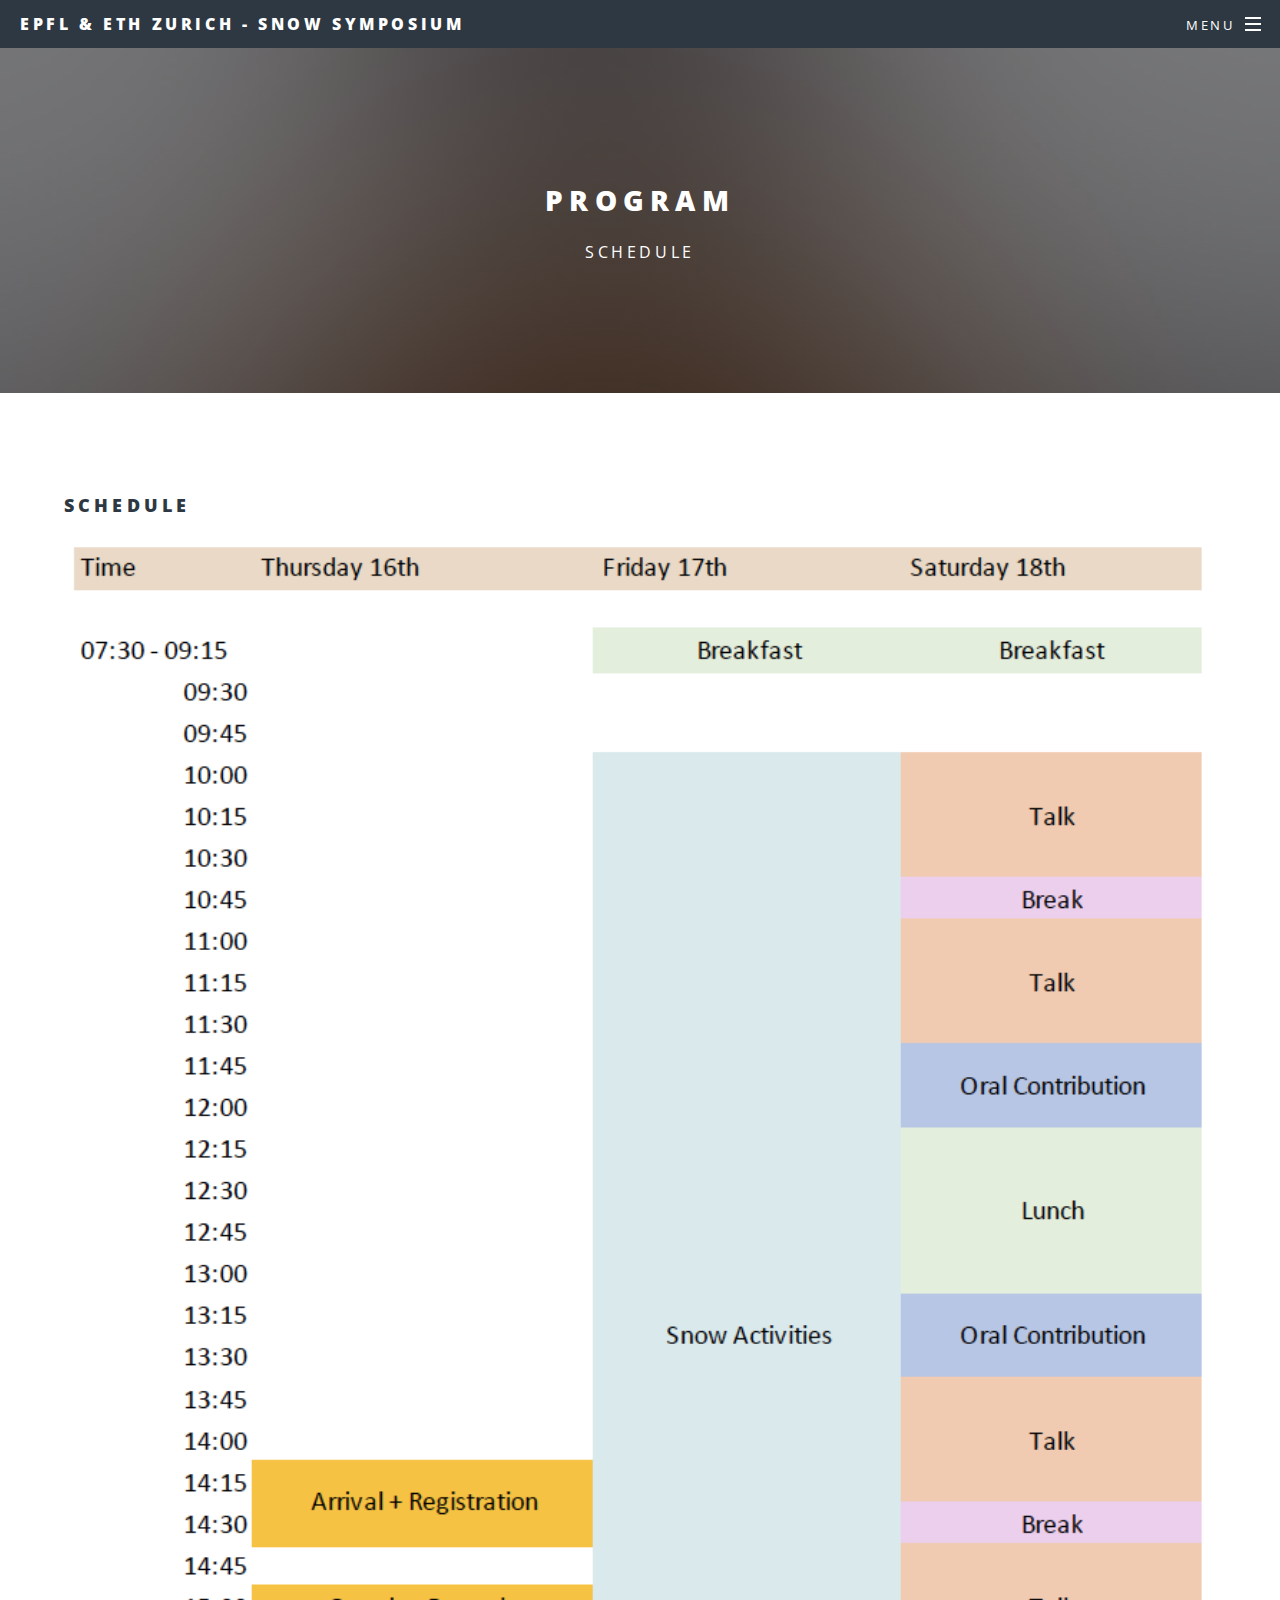
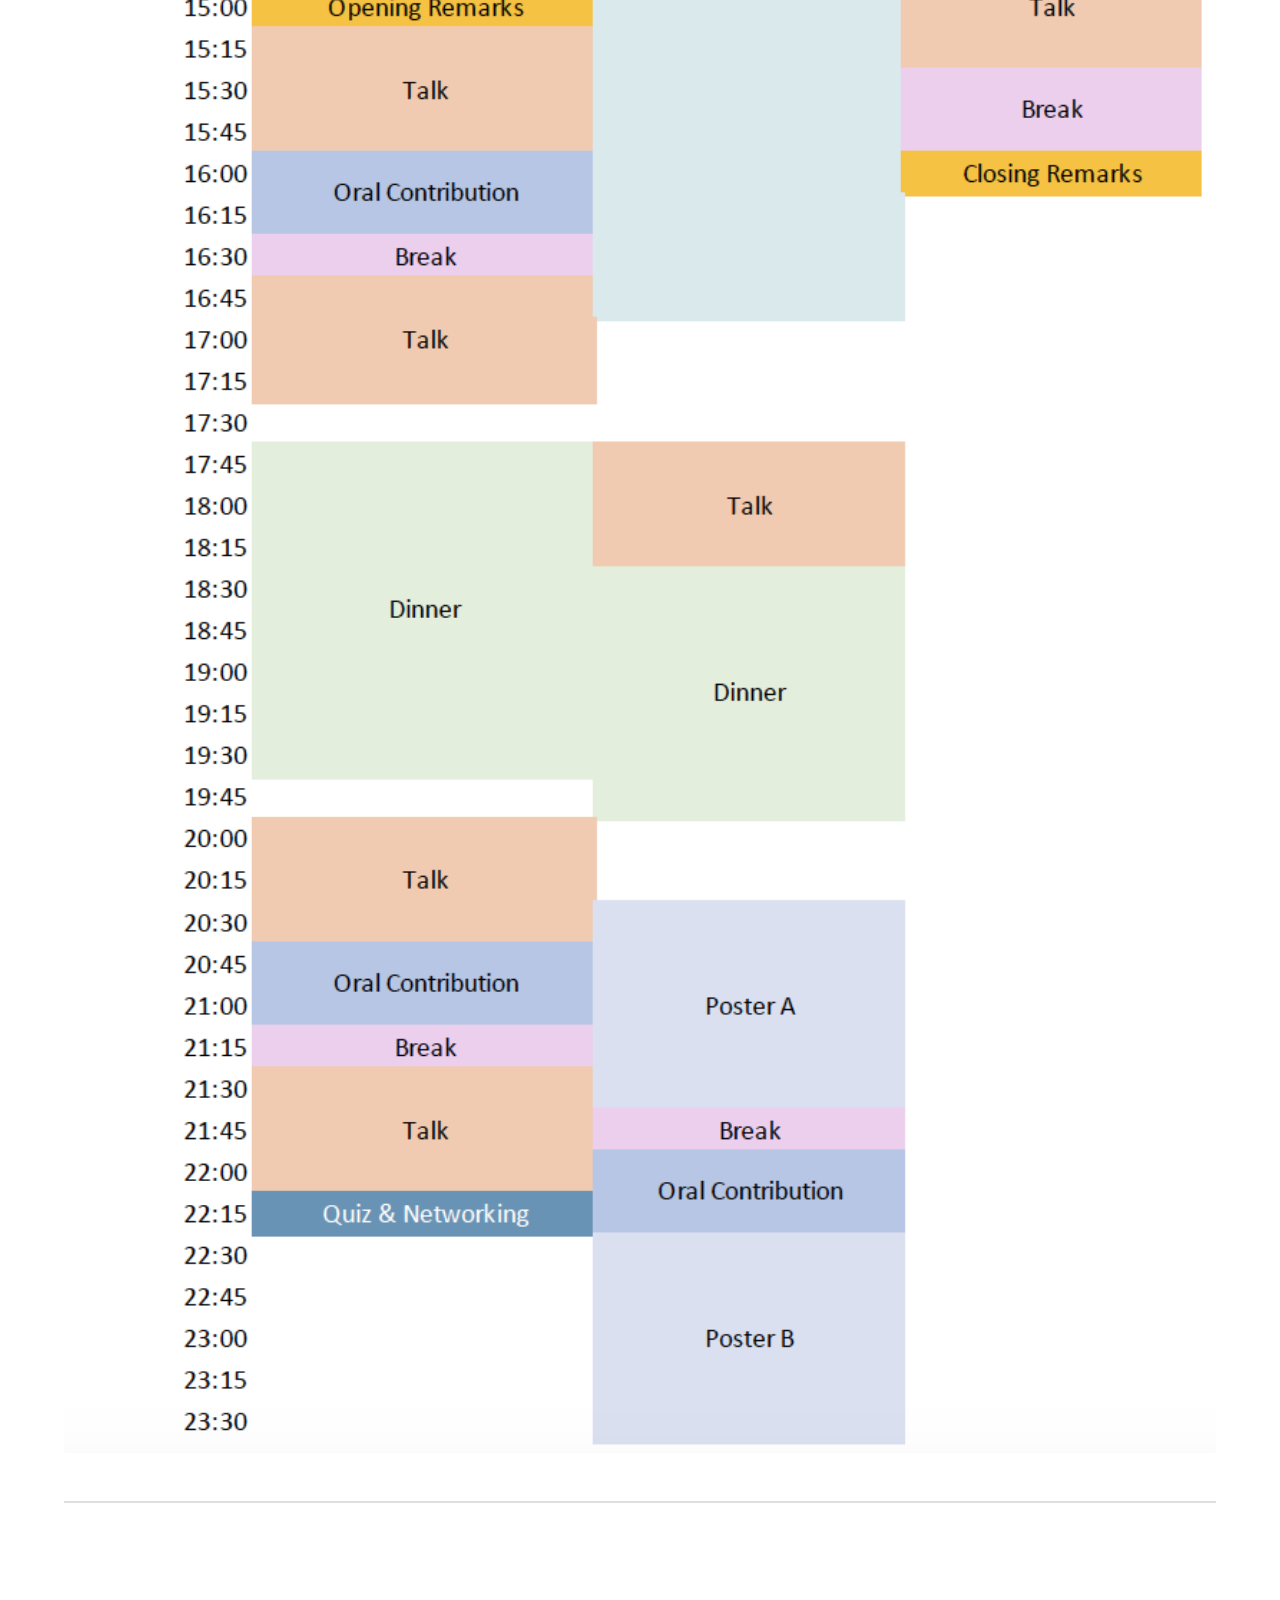
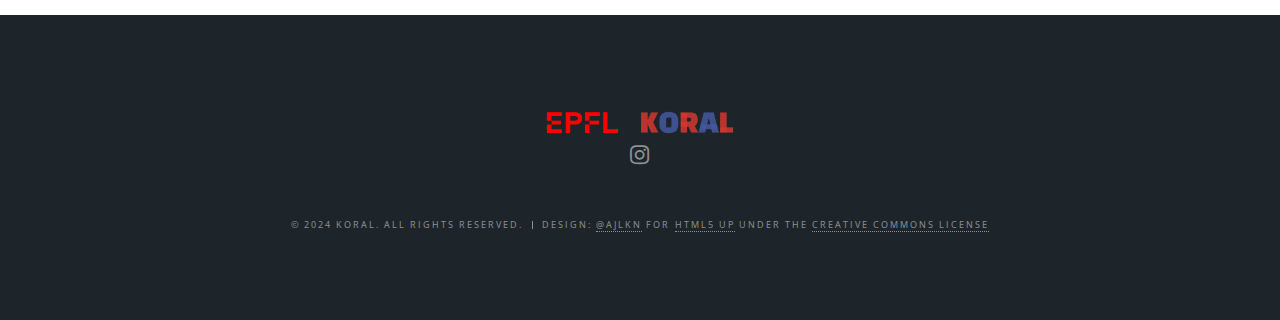
==== program.html @ 03442fb2 "upload" ====
<!DOCTYPE HTML>
<!--
	Spectral by HTML5 UP
	html5up.net | @ajlkn
	Free for personal and commercial use under the CCA 3.0 license (html5up.net/license)
-->
<html>
	<head>
		<title>EPFL & ETH Zurich - Snow Symposium</title>
		<meta charset="utf-8" />
		<meta name="viewport" content="width=device-width, initial-scale=1, user-scalable=no" />
		<link rel="stylesheet" href="assets/css/main.css" />
		<noscript><link rel="stylesheet" href="assets/css/noscript.css" /></noscript>
		<link rel="icon" href="images/favicon.ico">
	</head>
	<body class="is-preload">

		<!-- Page Wrapper -->
			<div id="page-wrapper">

				<!-- Header -->
					<header id="header">
						<h1><a href="index.html">EPFL & ETH Zurich - Snow Symposium</a></h1>
						<nav id="nav">
							<ul>
								<li class="special">
									<a href="#menu" class="menuToggle"><span>Menu</span></a>
									<div id="menu">
										<ul>
											<li><a href="index.html">Home</a></li>
											<li><a href="program.html">Program</a></li>
											<li><a href="#">Registration</a></li>
										</ul>
									</div>
								</li>
							</ul>
						</nav>
					</header>

				<!-- Main -->
					<article id="main">
						<header>
							<h2>Program</h2>
							<p>Schedule</p>
						</header>
						<section class="wrapper style5">
							<div class="inner">
								<h3>Schedule</h3>
									<div class="box alt">
										<div class="row gtr-50 gtr-uniform">
											<div class="col-12"><span class="image fit"><img src="images/schedule.png" alt="" /></span></div>
										</div>
									</div>
								<hr />
							</div>
						</section>
					</article>

				<!-- Footer -->
					<footer id="footer">
						<img src="images/EPFL_Logo.png" height="23", alt=""/> &nbsp;&nbsp;
						<img src="images/KORAL_Logo.png" height="23", alt=""/>
						<ul class="icons">
						    <li><a href=https://www.instagram.com/koral_epfl/ target="_blank" class="icon brands fa-instagram"><span class="label">Instagram</span></a></li>
						</ul>
						<ul class="copyright">
							<li>&copy; 2024 KORAL. All rights reserved.</li><li>Design: <a href="https://twitter.com/ajlkn" target="_blank">@ajlkn</a> for <a href="http://html5up.net" target="_blank">HTML5 UP</a> under the <a href="https://html5up.net/license" target="_blank">Creative Commons license</a></li>
						</ul>
					</footer>

			</div>

		<!-- Scripts -->
			<script src="assets/js/jquery.min.js"></script>
			<script src="assets/js/jquery.scrollex.min.js"></script>
			<script src="assets/js/jquery.scrolly.min.js"></script>
			<script src="assets/js/browser.min.js"></script>
			<script src="assets/js/breakpoints.min.js"></script>
			<script src="assets/js/util.js"></script>
			<script src="assets/js/main.js"></script>

	</body>
</html>
---- assets/css/main.css ----
@import url(fontawesome-all.min.css);
@import url("https://fonts.googleapis.com/css?family=Open+Sans:400,400italic,600,600italic,800,800italic");

/*
	Spectral by HTML5 UP
	html5up.net | @ajlkn
	Free for personal and commercial use under the CCA 3.0 license (html5up.net/license)
*/

html, body, div, span, applet, object,
iframe, h1, h2, h3, h4, h5, h6, p, blockquote,
pre, a, abbr, acronym, address, big, cite,
code, del, dfn, em, img, ins, kbd, q, s, samp,
small, strike, strong, sub, sup, tt, var, b,
u, i, center, dl, dt, dd, ol, ul, li, fieldset,
form, label, legend, table, caption, tbody,
tfoot, thead, tr, th, td, article, aside,
canvas, details, embed, figure, figcaption,
footer, header, hgroup, menu, nav, output, ruby,
section, summary, time, mark, audio, video {
	margin: 0;
	padding: 0;
	border: 0;
	font-size: 100%;
	font: inherit;
	vertical-align: baseline;}

article, aside, details, figcaption, figure,
footer, header, hgroup, menu, nav, section {
	display: block;}

body {
	line-height: 1;
}

ol, ul {
	list-style: none;
}

blockquote, q {
	quotes: none;
}

	blockquote:before, blockquote:after, q:before, q:after {
		content: '';
		content: none;
	}

table {
	border-collapse: collapse;
	border-spacing: 0;
}

body {
	-webkit-text-size-adjust: none;
}

mark {
	background-color: transparent;
	color: inherit;
}

input::-moz-focus-inner {
	border: 0;
	padding: 0;
}

input, select, textarea {
	-moz-appearance: none;
	-webkit-appearance: none;
	-ms-appearance: none;
	appearance: none;
}

/* Basic */

	@-ms-viewport {
		width: device-width;
	}

	html {
		box-sizing: border-box;
	}

	*, *:before, *:after {
		box-sizing: inherit;
	}

	body {
		background: #2e3842;
	}

		body.is-preload *, body.is-preload *:before, body.is-preload *:after {
			-moz-animation: none !important;
			-webkit-animation: none !important;
			-ms-animation: none !important;
			animation: none !important;
			-moz-transition: none !important;
			-webkit-transition: none !important;
			-ms-transition: none !important;
			transition: none !important;
		}

	body, input, select, textarea {
		color: #fff;
		font-family: "Open Sans", Helvetica, sans-serif;
		font-size: 15pt;
		font-weight: 400;
		letter-spacing: 0.075em;
		line-height: 1.65em;
	}

		@media screen and (max-width: 1680px) {

			body, input, select, textarea {
				font-size: 13pt;
			}

		}

		@media screen and (max-width: 1280px) {

			body, input, select, textarea {
				font-size: 12pt;
			}

		}

		@media screen and (max-width: 736px) {

			body, input, select, textarea {
				font-size: 11pt;
				letter-spacing: 0.0375em;
			}

		}

	a {
		-moz-transition: color 0.2s ease, border-bottom-color 0.2s ease;
		-webkit-transition: color 0.2s ease, border-bottom-color 0.2s ease;
		-ms-transition: color 0.2s ease, border-bottom-color 0.2s ease;
		transition: color 0.2s ease, border-bottom-color 0.2s ease;
		border-bottom: dotted 1px;
		color: inherit;
		text-decoration: none;
	}

		a:hover {
			border-bottom-color: transparent;
		}

	strong, b {
		color: #fff;
		font-weight: 600;
	}

	em, i {
		font-style: italic;
	}

	p {
		margin: 0 0 2em 0;
	}

	h1, h2, h3, h4, h5, h6 {
		color: #fff;
		font-weight: 800;
		letter-spacing: 0.225em;
		line-height: 1em;
		margin: 0 0 1em 0;
		text-transform: uppercase;
	}

		h1 a, h2 a, h3 a, h4 a, h5 a, h6 a {
			color: inherit;
			text-decoration: none;
		}

	h2 {
		font-size: 1.35em;
		line-height: 1.75em;
	}

		@media screen and (max-width: 736px) {

			h2 {
				font-size: 1.1em;
				line-height: 1.65em;
			}

		}

	h3 {
		font-size: 1.15em;
		line-height: 1.75em;
	}

		@media screen and (max-width: 736px) {

			h3 {
				font-size: 1em;
				line-height: 1.65em;
			}

		}

	h4 {
		font-size: 1em;
		line-height: 1.5em;
	}

	h5 {
		font-size: 0.8em;
		line-height: 1.5em;
	}

	h6 {
		font-size: 0.7em;
		line-height: 1.5em;
	}

	sub {
		font-size: 0.8em;
		position: relative;
		top: 0.5em;
	}

	sup {
		font-size: 0.8em;
		position: relative;
		top: -0.5em;
	}

	hr {
		border: 0;
		border-bottom: solid 2px #fff;
		margin: 3em 0;
	}

		hr.major {
			margin: 4.5em 0;
		}

	blockquote {
		border-left: solid 4px #fff;
		font-style: italic;
		margin: 0 0 2em 0;
		padding: 0.5em 0 0.5em 2em;
	}

	code {
		background: rgba(144, 144, 144, 0.25);
		border-radius: 3px;
		font-family: "Courier New", monospace;
		font-size: 0.9em;
		letter-spacing: 0;
		margin: 0 0.25em;
		padding: 0.25em 0.65em;
	}

	pre {
		-webkit-overflow-scrolling: touch;
		font-family: "Courier New", monospace;
		font-size: 0.9em;
		margin: 0 0 2em 0;
	}

		pre code {
			display: block;
			line-height: 1.75em;
			padding: 1em 1.5em;
			overflow-x: auto;
		}

	.align-left {
		text-align: left;
	}

	.align-center {
		text-align: center;
	}

	.align-right {
		text-align: right;
	}

/* Row */

	.row {
		display: flex;
		flex-wrap: wrap;
		box-sizing: border-box;
		align-items: stretch;
	}

		.row > * {
			box-sizing: border-box;
		}

		.row.gtr-uniform > * > :last-child {
			margin-bottom: 0;
		}

		.row.aln-left {
			justify-content: flex-start;
		}

		.row.aln-center {
			justify-content: center;
		}

		.row.aln-right {
			justify-content: flex-end;
		}

		.row.aln-top {
			align-items: flex-start;
		}

		.row.aln-middle {
			align-items: center;
		}

		.row.aln-bottom {
			align-items: flex-end;
		}

		.row > .imp {
			order: -1;
		}

		.row > .col-1 {
			width: 8.33333%;
		}

		.row > .off-1 {
			margin-left: 8.33333%;
		}

		.row > .col-2 {
			width: 16.66667%;
		}

		.row > .off-2 {
			margin-left: 16.66667%;
		}

		.row > .col-3 {
			width: 25%;
		}

		.row > .off-3 {
			margin-left: 25%;
		}

		.row > .col-4 {
			width: 33.33333%;
		}

		.row > .off-4 {
			margin-left: 33.33333%;
		}

		.row > .col-5 {
			width: 41.66667%;
		}

		.row > .off-5 {
			margin-left: 41.66667%;
		}

		.row > .col-6 {
			width: 50%;
		}

		.row > .off-6 {
			margin-left: 50%;
		}

		.row > .col-7 {
			width: 58.33333%;
		}

		.row > .off-7 {
			margin-left: 58.33333%;
		}

		.row > .col-8 {
			width: 66.66667%;
		}

		.row > .off-8 {
			margin-left: 66.66667%;
		}

		.row > .col-9 {
			width: 75%;
		}

		.row > .off-9 {
			margin-left: 75%;
		}

		.row > .col-10 {
			width: 83.33333%;
		}

		.row > .off-10 {
			margin-left: 83.33333%;
		}

		.row > .col-11 {
			width: 91.66667%;
		}

		.row > .off-11 {
			margin-left: 91.66667%;
		}

		.row > .col-12 {
			width: 100%;
		}

		.row > .off-12 {
			margin-left: 100%;
		}

		.row.gtr-0 {
			margin-top: 0;
			margin-left: 0em;
		}

			.row.gtr-0 > * {
				padding: 0 0 0 0em;
			}

			.row.gtr-0.gtr-uniform {
				margin-top: 0em;
			}

				.row.gtr-0.gtr-uniform > * {
					padding-top: 0em;
				}

		.row.gtr-25 {
			margin-top: 0;
			margin-left: -0.375em;
		}

			.row.gtr-25 > * {
				padding: 0 0 0 0.375em;
			}

			.row.gtr-25.gtr-uniform {
				margin-top: -0.375em;
			}

				.row.gtr-25.gtr-uniform > * {
					padding-top: 0.375em;
				}

		.row.gtr-50 {
			margin-top: 0;
			margin-left: -0.75em;
		}

			.row.gtr-50 > * {
				padding: 0 0 0 0.75em;
			}

			.row.gtr-50.gtr-uniform {
				margin-top: -0.75em;
			}

				.row.gtr-50.gtr-uniform > * {
					padding-top: 0.75em;
				}

		.row {
			margin-top: 0;
			margin-left: -1.5em;
		}

			.row > * {
				padding: 0 0 0 1.5em;
			}

			.row.gtr-uniform {
				margin-top: -1.5em;
			}

				.row.gtr-uniform > * {
					padding-top: 1.5em;
				}

		.row.gtr-150 {
			margin-top: 0;
			margin-left: -2.25em;
		}

			.row.gtr-150 > * {
				padding: 0 0 0 2.25em;
			}

			.row.gtr-150.gtr-uniform {
				margin-top: -2.25em;
			}

				.row.gtr-150.gtr-uniform > * {
					padding-top: 2.25em;
				}

		.row.gtr-200 {
			margin-top: 0;
			margin-left: -3em;
		}

			.row.gtr-200 > * {
				padding: 0 0 0 3em;
			}

			.row.gtr-200.gtr-uniform {
				margin-top: -3em;
			}

				.row.gtr-200.gtr-uniform > * {
					padding-top: 3em;
				}

		@media screen and (max-width: 1680px) {

			.row {
				display: flex;
				flex-wrap: wrap;
				box-sizing: border-box;
				align-items: stretch;
			}

				.row > * {
					box-sizing: border-box;
				}

				.row.gtr-uniform > * > :last-child {
					margin-bottom: 0;
				}

				.row.aln-left {
					justify-content: flex-start;
				}

				.row.aln-center {
					justify-content: center;
				}

				.row.aln-right {
					justify-content: flex-end;
				}

				.row.aln-top {
					align-items: flex-start;
				}

				.row.aln-middle {
					align-items: center;
				}

				.row.aln-bottom {
					align-items: flex-end;
				}

				.row > .imp-xlarge {
					order: -1;
				}

				.row > .col-1-xlarge {
					width: 8.33333%;
				}

				.row > .off-1-xlarge {
					margin-left: 8.33333%;
				}

				.row > .col-2-xlarge {
					width: 16.66667%;
				}

				.row > .off-2-xlarge {
					margin-left: 16.66667%;
				}

				.row > .col-3-xlarge {
					width: 25%;
				}

				.row > .off-3-xlarge {
					margin-left: 25%;
				}

				.row > .col-4-xlarge {
					width: 33.33333%;
				}

				.row > .off-4-xlarge {
					margin-left: 33.33333%;
				}

				.row > .col-5-xlarge {
					width: 41.66667%;
				}

				.row > .off-5-xlarge {
					margin-left: 41.66667%;
				}

				.row > .col-6-xlarge {
					width: 50%;
				}

				.row > .off-6-xlarge {
					margin-left: 50%;
				}

				.row > .col-7-xlarge {
					width: 58.33333%;
				}

				.row > .off-7-xlarge {
					margin-left: 58.33333%;
				}

				.row > .col-8-xlarge {
					width: 66.66667%;
				}

				.row > .off-8-xlarge {
					margin-left: 66.66667%;
				}

				.row > .col-9-xlarge {
					width: 75%;
				}

				.row > .off-9-xlarge {
					margin-left: 75%;
				}

				.row > .col-10-xlarge {
					width: 83.33333%;
				}

				.row > .off-10-xlarge {
					margin-left: 83.33333%;
				}

				.row > .col-11-xlarge {
					width: 91.66667%;
				}

				.row > .off-11-xlarge {
					margin-left: 91.66667%;
				}

				.row > .col-12-xlarge {
					width: 100%;
				}

				.row > .off-12-xlarge {
					margin-left: 100%;
				}

				.row.gtr-0 {
					margin-top: 0;
					margin-left: 0em;
				}

					.row.gtr-0 > * {
						padding: 0 0 0 0em;
					}

					.row.gtr-0.gtr-uniform {
						margin-top: 0em;
					}

						.row.gtr-0.gtr-uniform > * {
							padding-top: 0em;
						}

				.row.gtr-25 {
					margin-top: 0;
					margin-left: -0.375em;
				}

					.row.gtr-25 > * {
						padding: 0 0 0 0.375em;
					}

					.row.gtr-25.gtr-uniform {
						margin-top: -0.375em;
					}

						.row.gtr-25.gtr-uniform > * {
							padding-top: 0.375em;
						}

				.row.gtr-50 {
					margin-top: 0;
					margin-left: -0.75em;
				}

					.row.gtr-50 > * {
						padding: 0 0 0 0.75em;
					}

					.row.gtr-50.gtr-uniform {
						margin-top: -0.75em;
					}

						.row.gtr-50.gtr-uniform > * {
							padding-top: 0.75em;
						}

				.row {
					margin-top: 0;
					margin-left: -1.5em;
				}

					.row > * {
						padding: 0 0 0 1.5em;
					}

					.row.gtr-uniform {
						margin-top: -1.5em;
					}

						.row.gtr-uniform > * {
							padding-top: 1.5em;
						}

				.row.gtr-150 {
					margin-top: 0;
					margin-left: -2.25em;
				}

					.row.gtr-150 > * {
						padding: 0 0 0 2.25em;
					}

					.row.gtr-150.gtr-uniform {
						margin-top: -2.25em;
					}

						.row.gtr-150.gtr-uniform > * {
							padding-top: 2.25em;
						}

				.row.gtr-200 {
					margin-top: 0;
					margin-left: -3em;
				}

					.row.gtr-200 > * {
						padding: 0 0 0 3em;
					}

					.row.gtr-200.gtr-uniform {
						margin-top: -3em;
					}

						.row.gtr-200.gtr-uniform > * {
							padding-top: 3em;
						}

		}

		@media screen and (max-width: 1280px) {

			.row {
				display: flex;
				flex-wrap: wrap;
				box-sizing: border-box;
				align-items: stretch;
			}

				.row > * {
					box-sizing: border-box;
				}

				.row.gtr-uniform > * > :last-child {
					margin-bottom: 0;
				}

				.row.aln-left {
					justify-content: flex-start;
				}

				.row.aln-center {
					justify-content: center;
				}

				.row.aln-right {
					justify-content: flex-end;
				}

				.row.aln-top {
					align-items: flex-start;
				}

				.row.aln-middle {
					align-items: center;
				}

				.row.aln-bottom {
					align-items: flex-end;
				}

				.row > .imp-large {
					order: -1;
				}

				.row > .col-1-large {
					width: 8.33333%;
				}

				.row > .off-1-large {
					margin-left: 8.33333%;
				}

				.row > .col-2-large {
					width: 16.66667%;
				}

				.row > .off-2-large {
					margin-left: 16.66667%;
				}

				.row > .col-3-large {
					width: 25%;
				}

				.row > .off-3-large {
					margin-left: 25%;
				}

				.row > .col-4-large {
					width: 33.33333%;
				}

				.row > .off-4-large {
					margin-left: 33.33333%;
				}

				.row > .col-5-large {
					width: 41.66667%;
				}

				.row > .off-5-large {
					margin-left: 41.66667%;
				}

				.row > .col-6-large {
					width: 50%;
				}

				.row > .off-6-large {
					margin-left: 50%;
				}

				.row > .col-7-large {
					width: 58.33333%;
				}

				.row > .off-7-large {
					margin-left: 58.33333%;
				}

				.row > .col-8-large {
					width: 66.66667%;
				}

				.row > .off-8-large {
					margin-left: 66.66667%;
				}

				.row > .col-9-large {
					width: 75%;
				}

				.row > .off-9-large {
					margin-left: 75%;
				}

				.row > .col-10-large {
					width: 83.33333%;
				}

				.row > .off-10-large {
					margin-left: 83.33333%;
				}

				.row > .col-11-large {
					width: 91.66667%;
				}

				.row > .off-11-large {
					margin-left: 91.66667%;
				}

				.row > .col-12-large {
					width: 100%;
				}

				.row > .off-12-large {
					margin-left: 100%;
				}

				.row.gtr-0 {
					margin-top: 0;
					margin-left: 0em;
				}

					.row.gtr-0 > * {
						padding: 0 0 0 0em;
					}

					.row.gtr-0.gtr-uniform {
						margin-top: 0em;
					}

						.row.gtr-0.gtr-uniform > * {
							padding-top: 0em;
						}

				.row.gtr-25 {
					margin-top: 0;
					margin-left: -0.375em;
				}

					.row.gtr-25 > * {
						padding: 0 0 0 0.375em;
					}

					.row.gtr-25.gtr-uniform {
						margin-top: -0.375em;
					}

						.row.gtr-25.gtr-uniform > * {
							padding-top: 0.375em;
						}

				.row.gtr-50 {
					margin-top: 0;
					margin-left: -0.75em;
				}

					.row.gtr-50 > * {
						padding: 0 0 0 0.75em;
					}

					.row.gtr-50.gtr-uniform {
						margin-top: -0.75em;
					}

						.row.gtr-50.gtr-uniform > * {
							padding-top: 0.75em;
						}

				.row {
					margin-top: 0;
					margin-left: -1.5em;
				}

					.row > * {
						padding: 0 0 0 1.5em;
					}

					.row.gtr-uniform {
						margin-top: -1.5em;
					}

						.row.gtr-uniform > * {
							padding-top: 1.5em;
						}

				.row.gtr-150 {
					margin-top: 0;
					margin-left: -2.25em;
				}

					.row.gtr-150 > * {
						padding: 0 0 0 2.25em;
					}

					.row.gtr-150.gtr-uniform {
						margin-top: -2.25em;
					}

						.row.gtr-150.gtr-uniform > * {
							padding-top: 2.25em;
						}

				.row.gtr-200 {
					margin-top: 0;
					margin-left: -3em;
				}

					.row.gtr-200 > * {
						padding: 0 0 0 3em;
					}

					.row.gtr-200.gtr-uniform {
						margin-top: -3em;
					}

						.row.gtr-200.gtr-uniform > * {
							padding-top: 3em;
						}

		}

		@media screen and (max-width: 980px) {

			.row {
				display: flex;
				flex-wrap: wrap;
				box-sizing: border-box;
				align-items: stretch;
			}

				.row > * {
					box-sizing: border-box;
				}

				.row.gtr-uniform > * > :last-child {
					margin-bottom: 0;
				}

				.row.aln-left {
					justify-content: flex-start;
				}

				.row.aln-center {
					justify-content: center;
				}

				.row.aln-right {
					justify-content: flex-end;
				}

				.row.aln-top {
					align-items: flex-start;
				}

				.row.aln-middle {
					align-items: center;
				}

				.row.aln-bottom {
					align-items: flex-end;
				}

				.row > .imp-medium {
					order: -1;
				}

				.row > .col-1-medium {
					width: 8.33333%;
				}

				.row > .off-1-medium {
					margin-left: 8.33333%;
				}

				.row > .col-2-medium {
					width: 16.66667%;
				}

				.row > .off-2-medium {
					margin-left: 16.66667%;
				}

				.row > .col-3-medium {
					width: 25%;
				}

				.row > .off-3-medium {
					margin-left: 25%;
				}

				.row > .col-4-medium {
					width: 33.33333%;
				}

				.row > .off-4-medium {
					margin-left: 33.33333%;
				}

				.row > .col-5-medium {
					width: 41.66667%;
				}

				.row > .off-5-medium {
					margin-left: 41.66667%;
				}

				.row > .col-6-medium {
					width: 50%;
				}

				.row > .off-6-medium {
					margin-left: 50%;
				}

				.row > .col-7-medium {
					width: 58.33333%;
				}

				.row > .off-7-medium {
					margin-left: 58.33333%;
				}

				.row > .col-8-medium {
					width: 66.66667%;
				}

				.row > .off-8-medium {
					margin-left: 66.66667%;
				}

				.row > .col-9-medium {
					width: 75%;
				}

				.row > .off-9-medium {
					margin-left: 75%;
				}

				.row > .col-10-medium {
					width: 83.33333%;
				}

				.row > .off-10-medium {
					margin-left: 83.33333%;
				}

				.row > .col-11-medium {
					width: 91.66667%;
				}

				.row > .off-11-medium {
					margin-left: 91.66667%;
				}

				.row > .col-12-medium {
					width: 100%;
				}

				.row > .off-12-medium {
					margin-left: 100%;
				}

				.row.gtr-0 {
					margin-top: 0;
					margin-left: 0em;
				}

					.row.gtr-0 > * {
						padding: 0 0 0 0em;
					}

					.row.gtr-0.gtr-uniform {
						margin-top: 0em;
					}

						.row.gtr-0.gtr-uniform > * {
							padding-top: 0em;
						}

				.row.gtr-25 {
					margin-top: 0;
					margin-left: -0.375em;
				}

					.row.gtr-25 > * {
						padding: 0 0 0 0.375em;
					}

					.row.gtr-25.gtr-uniform {
						margin-top: -0.375em;
					}

						.row.gtr-25.gtr-uniform > * {
							padding-top: 0.375em;
						}

				.row.gtr-50 {
					margin-top: 0;
					margin-left: -0.75em;
				}

					.row.gtr-50 > * {
						padding: 0 0 0 0.75em;
					}

					.row.gtr-50.gtr-uniform {
						margin-top: -0.75em;
					}

						.row.gtr-50.gtr-uniform > * {
							padding-top: 0.75em;
						}

				.row {
					margin-top: 0;
					margin-left: -1.5em;
				}

					.row > * {
						padding: 0 0 0 1.5em;
					}

					.row.gtr-uniform {
						margin-top: -1.5em;
					}

						.row.gtr-uniform > * {
							padding-top: 1.5em;
						}

				.row.gtr-150 {
					margin-top: 0;
					margin-left: -2.25em;
				}

					.row.gtr-150 > * {
						padding: 0 0 0 2.25em;
					}

					.row.gtr-150.gtr-uniform {
						margin-top: -2.25em;
					}

						.row.gtr-150.gtr-uniform > * {
							padding-top: 2.25em;
						}

				.row.gtr-200 {
					margin-top: 0;
					margin-left: -3em;
				}

					.row.gtr-200 > * {
						padding: 0 0 0 3em;
					}

					.row.gtr-200.gtr-uniform {
						margin-top: -3em;
					}

						.row.gtr-200.gtr-uniform > * {
							padding-top: 3em;
						}

		}

		@media screen and (max-width: 736px) {

			.row {
				display: flex;
				flex-wrap: wrap;
				box-sizing: border-box;
				align-items: stretch;
			}

				.row > * {
					box-sizing: border-box;
				}

				.row.gtr-uniform > * > :last-child {
					margin-bottom: 0;
				}

				.row.aln-left {
					justify-content: flex-start;
				}

				.row.aln-center {
					justify-content: center;
				}

				.row.aln-right {
					justify-content: flex-end;
				}

				.row.aln-top {
					align-items: flex-start;
				}

				.row.aln-middle {
					align-items: center;
				}

				.row.aln-bottom {
					align-items: flex-end;
				}

				.row > .imp-small {
					order: -1;
				}

				.row > .col-1-small {
					width: 8.33333%;
				}

				.row > .off-1-small {
					margin-left: 8.33333%;
				}

				.row > .col-2-small {
					width: 16.66667%;
				}

				.row > .off-2-small {
					margin-left: 16.66667%;
				}

				.row > .col-3-small {
					width: 25%;
				}

				.row > .off-3-small {
					margin-left: 25%;
				}

				.row > .col-4-small {
					width: 33.33333%;
				}

				.row > .off-4-small {
					margin-left: 33.33333%;
				}

				.row > .col-5-small {
					width: 41.66667%;
				}

				.row > .off-5-small {
					margin-left: 41.66667%;
				}

				.row > .col-6-small {
					width: 50%;
				}

				.row > .off-6-small {
					margin-left: 50%;
				}

				.row > .col-7-small {
					width: 58.33333%;
				}

				.row > .off-7-small {
					margin-left: 58.33333%;
				}

				.row > .col-8-small {
					width: 66.66667%;
				}

				.row > .off-8-small {
					margin-left: 66.66667%;
				}

				.row > .col-9-small {
					width: 75%;
				}

				.row > .off-9-small {
					margin-left: 75%;
				}

				.row > .col-10-small {
					width: 83.33333%;
				}

				.row > .off-10-small {
					margin-left: 83.33333%;
				}

				.row > .col-11-small {
					width: 91.66667%;
				}

				.row > .off-11-small {
					margin-left: 91.66667%;
				}

				.row > .col-12-small {
					width: 100%;
				}

				.row > .off-12-small {
					margin-left: 100%;
				}

				.row.gtr-0 {
					margin-top: 0;
					margin-left: 0em;
				}

					.row.gtr-0 > * {
						padding: 0 0 0 0em;
					}

					.row.gtr-0.gtr-uniform {
						margin-top: 0em;
					}

						.row.gtr-0.gtr-uniform > * {
							padding-top: 0em;
						}

				.row.gtr-25 {
					margin-top: 0;
					margin-left: -0.375em;
				}

					.row.gtr-25 > * {
						padding: 0 0 0 0.375em;
					}

					.row.gtr-25.gtr-uniform {
						margin-top: -0.375em;
					}

						.row.gtr-25.gtr-uniform > * {
							padding-top: 0.375em;
						}

				.row.gtr-50 {
					margin-top: 0;
					margin-left: -0.75em;
				}

					.row.gtr-50 > * {
						padding: 0 0 0 0.75em;
					}

					.row.gtr-50.gtr-uniform {
						margin-top: -0.75em;
					}

						.row.gtr-50.gtr-uniform > * {
							padding-top: 0.75em;
						}

				.row {
					margin-top: 0;
					margin-left: -1.5em;
				}

					.row > * {
						padding: 0 0 0 1.5em;
					}

					.row.gtr-uniform {
						margin-top: -1.5em;
					}

						.row.gtr-uniform > * {
							padding-top: 1.5em;
						}

				.row.gtr-150 {
					margin-top: 0;
					margin-left: -2.25em;
				}

					.row.gtr-150 > * {
						padding: 0 0 0 2.25em;
					}

					.row.gtr-150.gtr-uniform {
						margin-top: -2.25em;
					}

						.row.gtr-150.gtr-uniform > * {
							padding-top: 2.25em;
						}

				.row.gtr-200 {
					margin-top: 0;
					margin-left: -3em;
				}

					.row.gtr-200 > * {
						padding: 0 0 0 3em;
					}

					.row.gtr-200.gtr-uniform {
						margin-top: -3em;
					}

						.row.gtr-200.gtr-uniform > * {
							padding-top: 3em;
						}

		}

		@media screen and (max-width: 480px) {

			.row {
				display: flex;
				flex-wrap: wrap;
				box-sizing: border-box;
				align-items: stretch;
			}

				.row > * {
					box-sizing: border-box;
				}

				.row.gtr-uniform > * > :last-child {
					margin-bottom: 0;
				}

				.row.aln-left {
					justify-content: flex-start;
				}

				.row.aln-center {
					justify-content: center;
				}

				.row.aln-right {
					justify-content: flex-end;
				}

				.row.aln-top {
					align-items: flex-start;
				}

				.row.aln-middle {
					align-items: center;
				}

				.row.aln-bottom {
					align-items: flex-end;
				}

				.row > .imp-xsmall {
					order: -1;
				}

				.row > .col-1-xsmall {
					width: 8.33333%;
				}

				.row > .off-1-xsmall {
					margin-left: 8.33333%;
				}

				.row > .col-2-xsmall {
					width: 16.66667%;
				}

				.row > .off-2-xsmall {
					margin-left: 16.66667%;
				}

				.row > .col-3-xsmall {
					width: 25%;
				}

				.row > .off-3-xsmall {
					margin-left: 25%;
				}

				.row > .col-4-xsmall {
					width: 33.33333%;
				}

				.row > .off-4-xsmall {
					margin-left: 33.33333%;
				}

				.row > .col-5-xsmall {
					width: 41.66667%;
				}

				.row > .off-5-xsmall {
					margin-left: 41.66667%;
				}

				.row > .col-6-xsmall {
					width: 50%;
				}

				.row > .off-6-xsmall {
					margin-left: 50%;
				}

				.row > .col-7-xsmall {
					width: 58.33333%;
				}

				.row > .off-7-xsmall {
					margin-left: 58.33333%;
				}

				.row > .col-8-xsmall {
					width: 66.66667%;
				}

				.row > .off-8-xsmall {
					margin-left: 66.66667%;
				}

				.row > .col-9-xsmall {
					width: 75%;
				}

				.row > .off-9-xsmall {
					margin-left: 75%;
				}

				.row > .col-10-xsmall {
					width: 83.33333%;
				}

				.row > .off-10-xsmall {
					margin-left: 83.33333%;
				}

				.row > .col-11-xsmall {
					width: 91.66667%;
				}

				.row > .off-11-xsmall {
					margin-left: 91.66667%;
				}

				.row > .col-12-xsmall {
					width: 100%;
				}

				.row > .off-12-xsmall {
					margin-left: 100%;
				}

				.row.gtr-0 {
					margin-top: 0;
					margin-left: 0em;
				}

					.row.gtr-0 > * {
						padding: 0 0 0 0em;
					}

					.row.gtr-0.gtr-uniform {
						margin-top: 0em;
					}

						.row.gtr-0.gtr-uniform > * {
							padding-top: 0em;
						}

				.row.gtr-25 {
					margin-top: 0;
					margin-left: -0.375em;
				}

					.row.gtr-25 > * {
						padding: 0 0 0 0.375em;
					}

					.row.gtr-25.gtr-uniform {
						margin-top: -0.375em;
					}

						.row.gtr-25.gtr-uniform > * {
							padding-top: 0.375em;
						}

				.row.gtr-50 {
					margin-top: 0;
					margin-left: -0.75em;
				}

					.row.gtr-50 > * {
						padding: 0 0 0 0.75em;
					}

					.row.gtr-50.gtr-uniform {
						margin-top: -0.75em;
					}

						.row.gtr-50.gtr-uniform > * {
							padding-top: 0.75em;
						}

				.row {
					margin-top: 0;
					margin-left: -1.5em;
				}

					.row > * {
						padding: 0 0 0 1.5em;
					}

					.row.gtr-uniform {
						margin-top: -1.5em;
					}

						.row.gtr-uniform > * {
							padding-top: 1.5em;
						}

				.row.gtr-150 {
					margin-top: 0;
					margin-left: -2.25em;
				}

					.row.gtr-150 > * {
						padding: 0 0 0 2.25em;
					}

					.row.gtr-150.gtr-uniform {
						margin-top: -2.25em;
					}

						.row.gtr-150.gtr-uniform > * {
							padding-top: 2.25em;
						}

				.row.gtr-200 {
					margin-top: 0;
					margin-left: -3em;
				}

					.row.gtr-200 > * {
						padding: 0 0 0 3em;
					}

					.row.gtr-200.gtr-uniform {
						margin-top: -3em;
					}

						.row.gtr-200.gtr-uniform > * {
							padding-top: 3em;
						}

		}

/* Section/Article */

	section.special, article.special {
		text-align: center;
	}

	header p {
		color: rgba(255, 255, 255, 0.5);
		position: relative;
		top: -0.25em;
	}

	header h3 + p {
		font-size: 1.1em;
	}

	header h4 + p,
	header h5 + p,
	header h6 + p {
		font-size: 0.9em;
	}

	header.major {
		margin: 0 0 3.5em 0;
	}

		header.major h2, header.major h3, header.major h4, header.major h5, header.major h6 {
			border-bottom: solid 2px #fff;
			display: inline-block;
			padding-bottom: 1em;
			position: relative;
		}

			header.major h2:after, header.major h3:after, header.major h4:after, header.major h5:after, header.major h6:after {
				content: '';
				display: block;
				height: 1px;
			}

		header.major p {
			color: #fff;
			top: 0;
		}

		@media screen and (max-width: 736px) {

			header.major {
				margin: 0 0 2em 0;
			}

		}

	@media screen and (max-width: 980px) {

		header br {
			display: none;
		}

	}

/* Form */

	form {
		margin: 0 0 2em 0;
	}

	label {
		color: #fff;
		display: block;
		font-size: 0.9em;
		font-weight: 600;
		margin: 0 0 1em 0;
	}

	input[type="text"],
	input[type="password"],
	input[type="email"],
	select,
	textarea {
		-moz-appearance: none;
		-webkit-appearance: none;
		-ms-appearance: none;
		appearance: none;
		background-color: rgba(144, 144, 144, 0.25);
		border-radius: 3px;
		border: none;
		color: inherit;
		display: block;
		outline: 0;
		padding: 0 1em;
		text-decoration: none;
		width: 100%;
	}

		input[type="text"]:invalid,
		input[type="password"]:invalid,
		input[type="email"]:invalid,
		select:invalid,
		textarea:invalid {
			box-shadow: none;
		}

		input[type="text"]:focus,
		input[type="password"]:focus,
		input[type="email"]:focus,
		select:focus,
		textarea:focus {
			box-shadow: 0 0 0 2px #21b2a6;
		}

	select {
		background-size: 1.25em;
		background-repeat: no-repeat;
		background-position: calc(100% - 1em) center;
		height: 2.75em;
		padding-right: 2.75em;
		text-overflow: ellipsis;
	}

		select:focus::-ms-value {
			background-color: transparent;
		}

		select::-ms-expand {
			display: none;
		}

	input[type="text"],
	input[type="password"],
	input[type="email"],
	select {
		height: 2.75em;
	}

	textarea {
		padding: 0.75em 1em;
	}

	input[type="checkbox"],
	input[type="radio"] {
		-moz-appearance: none;
		-webkit-appearance: none;
		-ms-appearance: none;
		appearance: none;
		display: block;
		float: left;
		margin-right: -2em;
		opacity: 0;
		width: 1em;
		z-index: -1;
	}

		input[type="checkbox"] + label,
		input[type="radio"] + label {
			text-decoration: none;
			color: #fff;
			cursor: pointer;
			display: inline-block;
			font-size: 1em;
			font-weight: 400;
			padding-left: 2.4em;
			padding-right: 0.75em;
			position: relative;
		}

			input[type="checkbox"] + label:before,
			input[type="radio"] + label:before {
				-moz-osx-font-smoothing: grayscale;
				-webkit-font-smoothing: antialiased;
				display: inline-block;
				font-style: normal;
				font-variant: normal;
				text-rendering: auto;
				line-height: 1;
				text-transform: none !important;
				font-family: 'Font Awesome 5 Free';
				font-weight: 900;
			}

			input[type="checkbox"] + label:before,
			input[type="radio"] + label:before {
				background: rgba(144, 144, 144, 0.25);
				border-radius: 3px;
				content: '';
				display: inline-block;
				font-size: 0.8em;
				height: 2.0625em;
				left: 0;
				line-height: 2.0625em;
				position: absolute;
				text-align: center;
				top: 0;
				width: 2.0625em;
			}

		input[type="checkbox"]:checked + label:before,
		input[type="radio"]:checked + label:before {
			background: #2e3842;
			color: #fff;
			content: '\f00c';
		}

		input[type="checkbox"]:focus + label:before,
		input[type="radio"]:focus + label:before {
			box-shadow: 0 0 0 2px #21b2a6;
		}

	input[type="checkbox"] + label:before {
		border-radius: 3px;
	}

	input[type="radio"] + label:before {
		border-radius: 100%;
	}

	::-webkit-input-placeholder {
		color: rgba(255, 255, 255, 0.5) !important;
		opacity: 1.0;
	}

	:-moz-placeholder {
		color: rgba(255, 255, 255, 0.5) !important;
		opacity: 1.0;
	}

	::-moz-placeholder {
		color: rgba(255, 255, 255, 0.5) !important;
		opacity: 1.0;
	}

	:-ms-input-placeholder {
		color: rgba(255, 255, 255, 0.5) !important;
		opacity: 1.0;
	}

/* Box */

	.box {
		border-radius: 3px;
		border: solid 2px #fff;
		margin-bottom: 2em;
		padding: 1.5em;
	}

		.box > :last-child,
		.box > :last-child > :last-child,
		.box > :last-child > :last-child > :last-child {
			margin-bottom: 0;
		}

		.box.alt {
			border: 0;
			border-radius: 0;
			padding: 0;
		}

/* Icon */

	.icon {
		text-decoration: none;
		border-bottom: none;
		position: relative;
	}

		.icon:before {
			-moz-osx-font-smoothing: grayscale;
			-webkit-font-smoothing: antialiased;
			display: inline-block;
			font-style: normal;
			font-variant: normal;
			text-rendering: auto;
			line-height: 1;
			text-transform: none !important;
			font-family: 'Font Awesome 5 Free';
			font-weight: 400;
		}

		.icon > .label {
			display: none;
		}

		.icon:before {
			line-height: inherit;
		}

		.icon.solid:before {
			font-weight: 900;
		}

		.icon.brands:before {
			font-family: 'Font Awesome 5 Brands';
		}

		.icon.major {
			-moz-transform: rotate(-45deg);
			-webkit-transform: rotate(-45deg);
			-ms-transform: rotate(-45deg);
			transform: rotate(-45deg);
			border-radius: 3px;
			border: solid 2px #fff;
			display: inline-block;
			font-size: 1.35em;
			height: calc(3em + 2px);
			line-height: 3em;
			text-align: center;
			width: calc(3em + 2px);
		}

			.icon.major:before {
				-moz-transform: rotate(45deg);
				-webkit-transform: rotate(45deg);
				-ms-transform: rotate(45deg);
				transform: rotate(45deg);
				display: inline-block;
				font-size: 1.5em;
			}

			@media screen and (max-width: 736px) {

				.icon.major {
					font-size: 1em;
				}

			}

		.icon.style1 {
			color: #00ffcc;
		}

		.icon.style2 {
			color: #00f0ff;
		}

		.icon.style3 {
			color: #76ddff;
		}

/* Image */

	.image {
		border-radius: 3px;
		border: 0;
		display: inline-block;
		position: relative;
	}

		.image img {
			border-radius: 3px;
			display: block;
		}

		.image.left {
			float: left;
			margin: 0 2em 2em 0;
			top: 0.25em;
		}

		.image.right {
			float: right;
			margin: 0 0 2em 2em;
			top: 0.25em;
		}

		.image.left, .image.right {
			max-width: 40%;
		}

			.image.left img, .image.right img {
				width: 100%;
			}

		.image.fit {
			display: block;
			margin: 0 0 2em 0;
			width: 100%;
		}

			.image.fit img {
				width: 100%;
			}

/* List */

	ol {
		list-style: decimal;
		margin: 0 0 2em 0;
		padding-left: 1.25em;
	}

		ol li {
			padding-left: 0.25em;
		}

	ul {
		list-style: disc;
		margin: 0 0 2em 0;
		padding-left: 1em;
	}

		ul li {
			padding-left: 0.5em;
		}

		ul.alt {
			list-style: none;
			padding-left: 0;
		}

			ul.alt li {
				border-top: solid 1px #fff;
				padding: 0.5em 0;
			}

				ul.alt li:first-child {
					border-top: 0;
					padding-top: 0;
				}

	dl {
		margin: 0 0 2em 0;
	}

/* Actions */

	ul.actions {
		display: -moz-flex;
		display: -webkit-flex;
		display: -ms-flex;
		display: flex;
		cursor: default;
		list-style: none;
		margin-left: -1em;
		padding-left: 0;
	}

		ul.actions li {
			padding: 0 0 0 1em;
			vertical-align: middle;
		}

		ul.actions.special {
			-moz-justify-content: center;
			-webkit-justify-content: center;
			-ms-justify-content: center;
			justify-content: center;
			width: 100%;
			margin-left: 0;
		}

			ul.actions.special li:first-child {
				padding-left: 0;
			}

		ul.actions.stacked {
			-moz-flex-direction: column;
			-webkit-flex-direction: column;
			-ms-flex-direction: column;
			flex-direction: column;
			margin-left: 0;
		}

			ul.actions.stacked li {
				padding: 1em 0 0 0;
			}

				ul.actions.stacked li:first-child {
					padding-top: 0;
				}

		ul.actions.fit {
			width: calc(100% + 1em);
		}

			ul.actions.fit li {
				-moz-flex-grow: 1;
				-webkit-flex-grow: 1;
				-ms-flex-grow: 1;
				flex-grow: 1;
				-moz-flex-shrink: 1;
				-webkit-flex-shrink: 1;
				-ms-flex-shrink: 1;
				flex-shrink: 1;
				width: 100%;
			}

				ul.actions.fit li > * {
					width: 100%;
				}

			ul.actions.fit.stacked {
				width: 100%;
			}

		@media screen and (max-width: 480px) {

			ul.actions:not(.fixed) {
				-moz-flex-direction: column;
				-webkit-flex-direction: column;
				-ms-flex-direction: column;
				flex-direction: column;
				margin-left: 0;
				width: 100% !important;
			}

				ul.actions:not(.fixed) li {
					-moz-flex-grow: 1;
					-webkit-flex-grow: 1;
					-ms-flex-grow: 1;
					flex-grow: 1;
					-moz-flex-shrink: 1;
					-webkit-flex-shrink: 1;
					-ms-flex-shrink: 1;
					flex-shrink: 1;
					padding: 1em 0 0 0;
					text-align: center;
					width: 100%;
				}

					ul.actions:not(.fixed) li > * {
						width: 100%;
					}

					ul.actions:not(.fixed) li:first-child {
						padding-top: 0;
					}

					ul.actions:not(.fixed) li input[type="submit"],
					ul.actions:not(.fixed) li input[type="reset"],
					ul.actions:not(.fixed) li input[type="button"],
					ul.actions:not(.fixed) li button,
					ul.actions:not(.fixed) li .button {
						width: 100%;
					}

						ul.actions:not(.fixed) li input[type="submit"].icon:before,
						ul.actions:not(.fixed) li input[type="reset"].icon:before,
						ul.actions:not(.fixed) li input[type="button"].icon:before,
						ul.actions:not(.fixed) li button.icon:before,
						ul.actions:not(.fixed) li .button.icon:before {
							margin-left: -0.5em;
						}

		}

/* Icons */

	ul.icons {
		cursor: default;
		list-style: none;
		padding-left: 0;
	}

		ul.icons li {
			display: inline-block;
			padding: 0 1em 0 0;
		}

			ul.icons li:last-child {
				padding-right: 0 !important;
			}

		ul.icons.major {
			padding: 1em 0;
		}

			ul.icons.major li {
				padding-right: 3.5em;
			}

				@media screen and (max-width: 736px) {

					ul.icons.major li {
						padding: 0 1em !important;
					}

				}

/* Table */

	.table-wrapper {
		-webkit-overflow-scrolling: touch;
		overflow-x: auto;
	}

	table {
		margin: 0 0 2em 0;
		width: 100%;
	}

		table tbody tr {
			border: solid 1px #fff;
			border-left: 0;
			border-right: 0;
		}

			table tbody tr:nth-child(2n + 1) {
				background-color: rgba(144, 144, 144, 0.25);
			}

		table td {
			padding: 0.75em 0.75em;
		}

		table th {
			color: #fff;
			font-size: 0.9em;
			font-weight: 600;
			padding: 0 0.75em 0.75em 0.75em;
			text-align: left;
		}

		table thead {
			border-bottom: solid 2px #fff;
		}

		table tfoot {
			border-top: solid 2px #fff;
		}

		table.alt {
			border-collapse: separate;
		}

			table.alt tbody tr td {
				border: solid 1px #fff;
				border-left-width: 0;
				border-top-width: 0;
			}

				table.alt tbody tr td:first-child {
					border-left-width: 1px;
				}

			table.alt tbody tr:first-child td {
				border-top-width: 1px;
			}

			table.alt thead {
				border-bottom: 0;
			}

			table.alt tfoot {
				border-top: 0;
			}

/* Button */

	input[type="submit"],
	input[type="reset"],
	input[type="button"],
	button,
	.button {
		-moz-appearance: none;
		-webkit-appearance: none;
		-ms-appearance: none;
		appearance: none;
		-moz-transition: background-color 0.2s ease-in-out, color 0.2s ease-in-out;
		-webkit-transition: background-color 0.2s ease-in-out, color 0.2s ease-in-out;
		-ms-transition: background-color 0.2s ease-in-out, color 0.2s ease-in-out;
		transition: background-color 0.2s ease-in-out, color 0.2s ease-in-out;
		background-color: transparent;
		border-radius: 3px;
		border: 0;
		box-shadow: inset 0 0 0 2px #fff;
		color: #fff;
		cursor: pointer;
		display: inline-block;
		font-size: 0.8em;
		font-weight: 600;
		height: 3.125em;
		letter-spacing: 0.225em;
		line-height: 3.125em;
		max-width: 30em;
		padding: 0 2.75em;
		text-align: center;
		text-decoration: none;
		text-transform: uppercase;
		white-space: nowrap;
		overflow: hidden;
		text-overflow: ellipsis;
	}

		input[type="submit"]:hover,
		input[type="reset"]:hover,
		input[type="button"]:hover,
		button:hover,
		.button:hover {
			background-color: rgba(144, 144, 144, 0.25);
		}

		input[type="submit"]:active,
		input[type="reset"]:active,
		input[type="button"]:active,
		button:active,
		.button:active {
			background-color: rgba(144, 144, 144, 0.5);
		}

		input[type="submit"].icon:before,
		input[type="reset"].icon:before,
		input[type="button"].icon:before,
		button.icon:before,
		.button.icon:before {
			margin-right: 0.5em;
		}

		input[type="submit"].fit,
		input[type="reset"].fit,
		input[type="button"].fit,
		button.fit,
		.button.fit {
			width: 100%;
		}

		input[type="submit"].small,
		input[type="reset"].small,
		input[type="button"].small,
		button.small,
		.button.small {
			font-size: 0.8em;
		}

		input[type="submit"].large,
		input[type="reset"].large,
		input[type="button"].large,
		button.large,
		.button.large {
			font-size: 1.35em;
		}

		input[type="submit"].primary,
		input[type="reset"].primary,
		input[type="button"].primary,
		button.primary,
		.button.primary {
			background-color: #ed4933;
			box-shadow: none !important;
			color: #ffffff !important;
		}

			input[type="submit"].primary:hover,
			input[type="reset"].primary:hover,
			input[type="button"].primary:hover,
			button.primary:hover,
			.button.primary:hover {
				background-color: #ef5e4a !important;
			}

			input[type="submit"].primary:active,
			input[type="reset"].primary:active,
			input[type="button"].primary:active,
			button.primary:active,
			.button.primary:active {
				background-color: #eb341c !important;
			}

		input[type="submit"].disabled, input[type="submit"]:disabled,
		input[type="reset"].disabled,
		input[type="reset"]:disabled,
		input[type="button"].disabled,
		input[type="button"]:disabled,
		button.disabled,
		button:disabled,
		.button.disabled,
		.button:disabled {
			pointer-events: none;
			opacity: 0.25;
		}

		@media screen and (max-width: 736px) {

			input[type="submit"],
			input[type="reset"],
			input[type="button"],
			button,
			.button {
				height: 3.75em;
				line-height: 3.75em;
			}

		}

/* Features */

	.features {
		display: -moz-flex;
		display: -webkit-flex;
		display: -ms-flex;
		display: flex;
		-moz-flex-wrap: wrap;
		-webkit-flex-wrap: wrap;
		-ms-flex-wrap: wrap;
		flex-wrap: wrap;
		-moz-justify-content: center;
		-webkit-justify-content: center;
		-ms-justify-content: center;
		justify-content: center;
		list-style: none;
		padding: 0;
		width: 100%;
	}

		.features li {
			padding: 4em 4em 2em 6em ;
			display: block;
			position: relative;
			text-align: left;
			width: 50%;
		}

			.features li:nth-child(1) {
				background-color: rgba(0, 0, 0, 0.035);
			}

			.features li:nth-child(2) {
				background-color: rgba(0, 0, 0, 0.07);
			}

			.features li:nth-child(3) {
				background-color: rgba(0, 0, 0, 0.105);
			}

			.features li:nth-child(4) {
				background-color: rgba(0, 0, 0, 0.14);
			}

			.features li:nth-child(5) {
				background-color: rgba(0, 0, 0, 0.175);
			}

			.features li:nth-child(6) {
				background-color: rgba(0, 0, 0, 0.21);
			}

			.features li:nth-child(7) {
				background-color: rgba(0, 0, 0, 0.245);
			}

			.features li:nth-child(8) {
				background-color: rgba(0, 0, 0, 0.28);
			}

			.features li:nth-child(9) {
				background-color: rgba(0, 0, 0, 0.315);
			}

			.features li:nth-child(10) {
				background-color: rgba(0, 0, 0, 0.35);
			}

			.features li:before {
				display: block;
				color: #00ffcc;
				position: absolute;
				left: 1.75em;
				top: 2.75em;
				font-size: 1.5em;
			}

			.features li:nth-child(1) {
				border-top-left-radius: 3px;
			}

			.features li:nth-child(2) {
				border-top-right-radius: 3px;
			}

			.features li:nth-last-child(1) {
				border-bottom-right-radius: 3px;
			}

			.features li:nth-last-child(2) {
				border-bottom-left-radius: 3px;
			}

			@media screen and (max-width: 980px) {

				.features li {
					padding: 3em 2em 1em 2em ;
					text-align: center;
				}

					.features li:before {
						left: 0;
						margin: 0 0 1em 0;
						position: relative;
						top: 0;
					}

			}

			@media screen and (max-width: 736px) {

				.features li {
					padding: 3em 0 1em 0 ;
					background-color: transparent !important;
					border-top: solid 2px #fff;
					width: 100%;
				}

					.features li:first-child {
						border-top: 0;
					}

			}

/* Spotlight */

	.spotlight {
		-moz-align-items: center;
		-webkit-align-items: center;
		-ms-align-items: center;
		align-items: center;
		display: -moz-flex;
		display: -webkit-flex;
		display: -ms-flex;
		display: flex;
	}

		.spotlight .image {
			-moz-order: 1;
			-webkit-order: 1;
			-ms-order: 1;
			order: 1;
			border-radius: 0;
			width: 40%;
		}

			.spotlight .image img {
				border-radius: 0;
				width: 100%;
			}

		.spotlight .content {
			padding: 2em 4em 0.1em 4em ;
			-moz-order: 2;
			-webkit-order: 2;
			-ms-order: 2;
			order: 2;
			max-width: 48em;
			width: 60%;
		}

		.spotlight:nth-child(2n) {
			-moz-flex-direction: row-reverse;
			-webkit-flex-direction: row-reverse;
			-ms-flex-direction: row-reverse;
			flex-direction: row-reverse;
		}

		.spotlight:nth-child(1) {
			background-color: rgba(0, 0, 0, 0.075);
		}

		.spotlight:nth-child(2) {
			background-color: rgba(0, 0, 0, 0.15);
		}

		.spotlight:nth-child(3) {
			background-color: rgba(0, 0, 0, 0.225);
		}

		.spotlight:nth-child(4) {
			background-color: rgba(0, 0, 0, 0.3);
		}

		.spotlight:nth-child(5) {
			background-color: rgba(0, 0, 0, 0.375);
		}

		.spotlight:nth-child(6) {
			background-color: rgba(0, 0, 0, 0.45);
		}

		.spotlight:nth-child(7) {
			background-color: rgba(0, 0, 0, 0.525);
		}

		.spotlight:nth-child(8) {
			background-color: rgba(0, 0, 0, 0.6);
		}

		.spotlight:nth-child(9) {
			background-color: rgba(0, 0, 0, 0.675);
		}

		.spotlight:nth-child(10) {
			background-color: rgba(0, 0, 0, 0.75);
		}

		@media screen and (max-width: 1280px) {

			.spotlight .image {
				width: 45%;
			}

			.spotlight .content {
				width: 55%;
			}

		}

		@media screen and (max-width: 980px) {

			.spotlight {
				display: block;
			}

				.spotlight br {
					display: none;
				}

				.spotlight .image {
					width: 100%;
				}

				.spotlight .content {
					padding: 4em 3em 2em 3em ;
					max-width: none;
					text-align: center;
					width: 100%;
				}

		}

		@media screen and (max-width: 736px) {

			.spotlight .content {
				padding: 3em 2em 1em 2em ;
			}

		}

/* Wrapper */

	.wrapper {
		padding: 6em 0 4em 0 ;
	}

		.wrapper > .inner {
			width: 60em;
			margin: 0 auto;
		}

			@media screen and (max-width: 1280px) {

				.wrapper > .inner {
					width: 90%;
				}

			}

			@media screen and (max-width: 980px) {

				.wrapper > .inner {
					width: 100%;
				}

			}

		.wrapper.alt {
			padding: 0;
		}

		.wrapper.style1 {
			background-color: #21b2a6;
			color: #c8ece9;
		}

			.wrapper.style1 strong, .wrapper.style1 b {
				color: #ffffff;
			}

			.wrapper.style1 h2, .wrapper.style1 h3, .wrapper.style1 h4, .wrapper.style1 h5, .wrapper.style1 h6 {
				color: #ffffff;
			}

			.wrapper.style1 hr {
				border-color: rgba(0, 0, 0, 0.125);
			}

			.wrapper.style1 blockquote {
				border-color: rgba(0, 0, 0, 0.125);
			}

			.wrapper.style1 code {
				background: rgba(255, 255, 255, 0.075);
			}

			.wrapper.style1 header p {
				color: #a6e0db;
			}

			.wrapper.style1 header.major h2, .wrapper.style1 header.major h3, .wrapper.style1 header.major h4, .wrapper.style1 header.major h5, .wrapper.style1 header.major h6 {
				border-color: rgba(0, 0, 0, 0.125);
			}

			.wrapper.style1 header.major p {
				color: #c8ece9;
			}

			.wrapper.style1 label {
				color: #ffffff;
			}

			.wrapper.style1 input[type="text"],
			.wrapper.style1 input[type="password"],
			.wrapper.style1 input[type="email"],
			.wrapper.style1 select,
			.wrapper.style1 textarea {
				background-color: rgba(255, 255, 255, 0.075);
			}

			.wrapper.style1 select {
				background-image: url("data:image/svg+xml;charset=utf8,%3Csvg xmlns='http://www.w3.org/2000/svg' width='40' height='40' preserveAspectRatio='none' viewBox='0 0 40 40'%3E%3Cpath d='M9.4,12.3l10.4,10.4l10.4-10.4c0.2-0.2,0.5-0.4,0.9-0.4c0.3,0,0.6,0.1,0.9,0.4l3.3,3.3c0.2,0.2,0.4,0.5,0.4,0.9 c0,0.4-0.1,0.6-0.4,0.9L20.7,31.9c-0.2,0.2-0.5,0.4-0.9,0.4c-0.3,0-0.6-0.1-0.9-0.4L4.3,17.3c-0.2-0.2-0.4-0.5-0.4-0.9 c0-0.4,0.1-0.6,0.4-0.9l3.3-3.3c0.2-0.2,0.5-0.4,0.9-0.4S9.1,12.1,9.4,12.3z' fill='rgba(0, 0, 0, 0.125)' /%3E%3C/svg%3E");
			}

				.wrapper.style1 select option {
					color: #ffffff;
					background: #21b2a6;
				}

			.wrapper.style1 input[type="checkbox"] + label,
			.wrapper.style1 input[type="radio"] + label {
				color: #c8ece9;
			}

				.wrapper.style1 input[type="checkbox"] + label:before,
				.wrapper.style1 input[type="radio"] + label:before {
					background: rgba(255, 255, 255, 0.075);
				}

			.wrapper.style1 input[type="checkbox"]:checked + label:before,
			.wrapper.style1 input[type="radio"]:checked + label:before {
				background: #ffffff;
				color: #21b2a6;
			}

			.wrapper.style1 ::-webkit-input-placeholder {
				color: #a6e0db !important;
			}

			.wrapper.style1 :-moz-placeholder {
				color: #a6e0db !important;
			}

			.wrapper.style1 ::-moz-placeholder {
				color: #a6e0db !important;
			}

			.wrapper.style1 :-ms-input-placeholder {
				color: #a6e0db !important;
			}

			.wrapper.style1 .formerize-placeholder {
				color: #a6e0db !important;
			}

			.wrapper.style1 .icon.major {
				border-color: rgba(0, 0, 0, 0.125);
			}

			.wrapper.style1 ul.alt li {
				border-color: rgba(0, 0, 0, 0.125);
			}

			.wrapper.style1 table tbody tr {
				border-color: rgba(0, 0, 0, 0.125);
			}

				.wrapper.style1 table tbody tr:nth-child(2n + 1) {
					background-color: rgba(255, 255, 255, 0.075);
				}

			.wrapper.style1 table th {
				color: #ffffff;
			}

			.wrapper.style1 table thead {
				border-color: rgba(0, 0, 0, 0.125);
			}

			.wrapper.style1 table tfoot {
				border-color: rgba(0, 0, 0, 0.125);
			}

			.wrapper.style1 table.alt tbody tr td {
				border-color: rgba(0, 0, 0, 0.125);
			}

			.wrapper.style1 input[type="submit"],
			.wrapper.style1 input[type="reset"],
			.wrapper.style1 input[type="button"],
			.wrapper.style1 button,
			.wrapper.style1 .button {
				box-shadow: inset 0 0 0 2px rgba(0, 0, 0, 0.125);
				color: #ffffff;
			}

				.wrapper.style1 input[type="submit"]:hover,
				.wrapper.style1 input[type="reset"]:hover,
				.wrapper.style1 input[type="button"]:hover,
				.wrapper.style1 button:hover,
				.wrapper.style1 .button:hover {
					background-color: rgba(255, 255, 255, 0.075);
				}

				.wrapper.style1 input[type="submit"]:active,
				.wrapper.style1 input[type="reset"]:active,
				.wrapper.style1 input[type="button"]:active,
				.wrapper.style1 button:active,
				.wrapper.style1 .button:active {
					background-color: rgba(255, 255, 255, 0.2);
				}

			@media screen and (max-width: 736px) {

				.wrapper.style1 .features li {
					border-top-color: rgba(0, 0, 0, 0.125);
				}

			}

		.wrapper.style2 {
			background-color: #2e3842;
		}

		.wrapper.style3 {
			background-color: #505393;
			color: #d3d4e4;
		}

			.wrapper.style3 strong, .wrapper.style3 b {
				color: #ffffff;
			}

			.wrapper.style3 h2, .wrapper.style3 h3, .wrapper.style3 h4, .wrapper.style3 h5, .wrapper.style3 h6 {
				color: #ffffff;
			}

			.wrapper.style3 hr {
				border-color: rgba(0, 0, 0, 0.125);
			}

			.wrapper.style3 blockquote {
				border-color: rgba(0, 0, 0, 0.125);
			}

			.wrapper.style3 code {
				background: rgba(255, 255, 255, 0.075);
			}

			.wrapper.style3 header p {
				color: #b9bad4;
			}

			.wrapper.style3 header.major h2, .wrapper.style3 header.major h3, .wrapper.style3 header.major h4, .wrapper.style3 header.major h5, .wrapper.style3 header.major h6 {
				border-color: rgba(0, 0, 0, 0.125);
			}

			.wrapper.style3 header.major p {
				color: #d3d4e4;
			}

			.wrapper.style3 label {
				color: #ffffff;
			}

			.wrapper.style3 input[type="text"],
			.wrapper.style3 input[type="password"],
			.wrapper.style3 input[type="email"],
			.wrapper.style3 select,
			.wrapper.style3 textarea {
				background-color: rgba(255, 255, 255, 0.075);
			}

			.wrapper.style3 select {
				background-image: url("data:image/svg+xml;charset=utf8,%3Csvg xmlns='http://www.w3.org/2000/svg' width='40' height='40' preserveAspectRatio='none' viewBox='0 0 40 40'%3E%3Cpath d='M9.4,12.3l10.4,10.4l10.4-10.4c0.2-0.2,0.5-0.4,0.9-0.4c0.3,0,0.6,0.1,0.9,0.4l3.3,3.3c0.2,0.2,0.4,0.5,0.4,0.9 c0,0.4-0.1,0.6-0.4,0.9L20.7,31.9c-0.2,0.2-0.5,0.4-0.9,0.4c-0.3,0-0.6-0.1-0.9-0.4L4.3,17.3c-0.2-0.2-0.4-0.5-0.4-0.9 c0-0.4,0.1-0.6,0.4-0.9l3.3-3.3c0.2-0.2,0.5-0.4,0.9-0.4S9.1,12.1,9.4,12.3z' fill='rgba(0, 0, 0, 0.125)' /%3E%3C/svg%3E");
			}

				.wrapper.style3 select option {
					color: #ffffff;
					background: #505393;
				}

			.wrapper.style3 input[type="checkbox"] + label,
			.wrapper.style3 input[type="radio"] + label {
				color: #d3d4e4;
			}

				.wrapper.style3 input[type="checkbox"] + label:before,
				.wrapper.style3 input[type="radio"] + label:before {
					background: rgba(255, 255, 255, 0.075);
				}

			.wrapper.style3 input[type="checkbox"]:checked + label:before,
			.wrapper.style3 input[type="radio"]:checked + label:before {
				background: #ffffff;
				color: #505393;
			}

			.wrapper.style3 ::-webkit-input-placeholder {
				color: #b9bad4 !important;
			}

			.wrapper.style3 :-moz-placeholder {
				color: #b9bad4 !important;
			}

			.wrapper.style3 ::-moz-placeholder {
				color: #b9bad4 !important;
			}

			.wrapper.style3 :-ms-input-placeholder {
				color: #b9bad4 !important;
			}

			.wrapper.style3 .formerize-placeholder {
				color: #b9bad4 !important;
			}

			.wrapper.style3 .icon.major {
				border-color: rgba(0, 0, 0, 0.125);
			}

			.wrapper.style3 ul.alt li {
				border-color: rgba(0, 0, 0, 0.125);
			}

			.wrapper.style3 table tbody tr {
				border-color: rgba(0, 0, 0, 0.125);
			}

				.wrapper.style3 table tbody tr:nth-child(2n + 1) {
					background-color: rgba(255, 255, 255, 0.075);
				}

			.wrapper.style3 table th {
				color: #ffffff;
			}

			.wrapper.style3 table thead {
				border-color: rgba(0, 0, 0, 0.125);
			}

			.wrapper.style3 table tfoot {
				border-color: rgba(0, 0, 0, 0.125);
			}

			.wrapper.style3 table.alt tbody tr td {
				border-color: rgba(0, 0, 0, 0.125);
			}

			.wrapper.style3 input[type="submit"],
			.wrapper.style3 input[type="reset"],
			.wrapper.style3 input[type="button"],
			.wrapper.style3 button,
			.wrapper.style3 .button {
				box-shadow: inset 0 0 0 2px rgba(0, 0, 0, 0.125);
				color: #ffffff;
			}

				.wrapper.style3 input[type="submit"]:hover,
				.wrapper.style3 input[type="reset"]:hover,
				.wrapper.style3 input[type="button"]:hover,
				.wrapper.style3 button:hover,
				.wrapper.style3 .button:hover {
					background-color: rgba(255, 255, 255, 0.075);
				}

				.wrapper.style3 input[type="submit"]:active,
				.wrapper.style3 input[type="reset"]:active,
				.wrapper.style3 input[type="button"]:active,
				.wrapper.style3 button:active,
				.wrapper.style3 .button:active {
					background-color: rgba(255, 255, 255, 0.2);
				}

			@media screen and (max-width: 736px) {

				.wrapper.style3 .features li {
					border-top-color: rgba(0, 0, 0, 0.125);
				}

			}

		.wrapper.style4 {
			background-color: transparent;
		}

		.wrapper.style5 {
			background-color: #ffffff;
			color: #4E4852;
		}

			.wrapper.style5 strong, .wrapper.style5 b {
				color: #2E3842;
			}

			.wrapper.style5 h2, .wrapper.style5 h3, .wrapper.style5 h4, .wrapper.style5 h5, .wrapper.style5 h6 {
				color: #2E3842;
			}

			.wrapper.style5 hr {
				border-color: #dfdfdf;
			}

			.wrapper.style5 blockquote {
				border-color: #dfdfdf;
			}

			.wrapper.style5 code {
				background: rgba(0, 0, 0, 0.0375);
			}

			.wrapper.style5 header p {
				color: #8E8892;
			}

			.wrapper.style5 header.major h2, .wrapper.style5 header.major h3, .wrapper.style5 header.major h4, .wrapper.style5 header.major h5, .wrapper.style5 header.major h6 {
				border-color: #dfdfdf;
			}

			.wrapper.style5 header.major p {
				color: #4E4852;
			}

			.wrapper.style5 label {
				color: #2E3842;
			}

			.wrapper.style5 input[type="text"],
			.wrapper.style5 input[type="password"],
			.wrapper.style5 input[type="email"],
			.wrapper.style5 select,
			.wrapper.style5 textarea {
				background-color: rgba(0, 0, 0, 0.0375);
			}

			.wrapper.style5 select {
				background-image: url("data:image/svg+xml;charset=utf8,%3Csvg xmlns='http://www.w3.org/2000/svg' width='40' height='40' preserveAspectRatio='none' viewBox='0 0 40 40'%3E%3Cpath d='M9.4,12.3l10.4,10.4l10.4-10.4c0.2-0.2,0.5-0.4,0.9-0.4c0.3,0,0.6,0.1,0.9,0.4l3.3,3.3c0.2,0.2,0.4,0.5,0.4,0.9 c0,0.4-0.1,0.6-0.4,0.9L20.7,31.9c-0.2,0.2-0.5,0.4-0.9,0.4c-0.3,0-0.6-0.1-0.9-0.4L4.3,17.3c-0.2-0.2-0.4-0.5-0.4-0.9 c0-0.4,0.1-0.6,0.4-0.9l3.3-3.3c0.2-0.2,0.5-0.4,0.9-0.4S9.1,12.1,9.4,12.3z' fill='%23dfdfdf' /%3E%3C/svg%3E");
			}

				.wrapper.style5 select option {
					color: #2E3842;
					background: #ffffff;
				}

			.wrapper.style5 input[type="checkbox"] + label,
			.wrapper.style5 input[type="radio"] + label {
				color: #4E4852;
			}

				.wrapper.style5 input[type="checkbox"] + label:before,
				.wrapper.style5 input[type="radio"] + label:before {
					background: rgba(0, 0, 0, 0.0375);
				}

			.wrapper.style5 input[type="checkbox"]:checked + label:before,
			.wrapper.style5 input[type="radio"]:checked + label:before {
				background: #2E3842;
				color: #ffffff;
			}

			.wrapper.style5 ::-webkit-input-placeholder {
				color: #8E8892 !important;
			}

			.wrapper.style5 :-moz-placeholder {
				color: #8E8892 !important;
			}

			.wrapper.style5 ::-moz-placeholder {
				color: #8E8892 !important;
			}

			.wrapper.style5 :-ms-input-placeholder {
				color: #8E8892 !important;
			}

			.wrapper.style5 .formerize-placeholder {
				color: #8E8892 !important;
			}

			.wrapper.style5 .icon.major {
				border-color: #dfdfdf;
			}

			.wrapper.style5 ul.alt li {
				border-color: #dfdfdf;
			}

			.wrapper.style5 table tbody tr {
				border-color: #dfdfdf;
			}

				.wrapper.style5 table tbody tr:nth-child(2n + 1) {
					background-color: rgba(0, 0, 0, 0.0375);
				}

			.wrapper.style5 table th {
				color: #2E3842;
			}

			.wrapper.style5 table thead {
				border-color: #dfdfdf;
			}

			.wrapper.style5 table tfoot {
				border-color: #dfdfdf;
			}

			.wrapper.style5 table.alt tbody tr td {
				border-color: #dfdfdf;
			}

			.wrapper.style5 input[type="submit"],
			.wrapper.style5 input[type="reset"],
			.wrapper.style5 input[type="button"],
			.wrapper.style5 button,
			.wrapper.style5 .button {
				box-shadow: inset 0 0 0 2px #dfdfdf;
				color: #2E3842;
			}

				.wrapper.style5 input[type="submit"]:hover,
				.wrapper.style5 input[type="reset"]:hover,
				.wrapper.style5 input[type="button"]:hover,
				.wrapper.style5 button:hover,
				.wrapper.style5 .button:hover {
					background-color: rgba(0, 0, 0, 0.0375);
				}

				.wrapper.style5 input[type="submit"]:active,
				.wrapper.style5 input[type="reset"]:active,
				.wrapper.style5 input[type="button"]:active,
				.wrapper.style5 button:active,
				.wrapper.style5 .button:active {
					background-color: rgba(0, 0, 0, 0.1);
				}

			@media screen and (max-width: 736px) {

				.wrapper.style5 .features li {
					border-top-color: #dfdfdf;
				}

			}

		@media screen and (max-width: 980px) {

			.wrapper {
				padding: 4em 3em 2em 3em ;
			}

		}

		@media screen and (max-width: 736px) {

			.wrapper {
				padding: 3em 2em 1em 2em ;
			}

		}

/* Page Wrapper + Menu */

	#page-wrapper {
		-moz-transition: opacity 0.5s ease;
		-webkit-transition: opacity 0.5s ease;
		-ms-transition: opacity 0.5s ease;
		transition: opacity 0.5s ease;
		opacity: 1;
		padding-top: 3em;
	}

		#page-wrapper:before {
			background: rgba(0, 0, 0, 0);
			content: '';
			display: block;
			display: none;
			height: 100%;
			left: 0;
			position: fixed;
			top: 0;
			width: 100%;
			z-index: 10001;
		}

	#menu {
		-moz-transform: translateX(20em);
		-webkit-transform: translateX(20em);
		-ms-transform: translateX(20em);
		transform: translateX(20em);
		-moz-transition: -moz-transform 0.5s ease;
		-webkit-transition: -webkit-transform 0.5s ease;
		-ms-transition: -ms-transform 0.5s ease;
		transition: transform 0.5s ease;
		-webkit-overflow-scrolling: touch;
		background: #21b2a6;
		color: #ffffff;
		height: 100%;
		max-width: 80%;
		overflow-y: auto;
		padding: 3em 2em;
		position: fixed;
		right: 0;
		top: 0;
		width: 20em;
		z-index: 10002;
	}

		#menu ul {
			list-style: none;
			padding: 0;
		}

			#menu ul > li {
				border-top: solid 1px rgba(0, 0, 0, 0.125);
				margin: 0.5em 0 0 0;
				padding: 0.5em 0 0 0;
			}

				#menu ul > li:first-child {
					border-top: 0 !important;
					margin-top: 0 !important;
					padding-top: 0 !important;
				}

				#menu ul > li > a {
					border: 0;
					color: inherit;
					display: block;
					font-size: 0.8em;
					letter-spacing: 0.225em;
					outline: 0;
					text-decoration: none;
					text-transform: uppercase;
				}

					@media screen and (max-width: 736px) {

						#menu ul > li > a {
							line-height: 3em;
						}

					}

		#menu .close {
			background-image: url("images/close.svg");
			background-position: 4.85em 1em;
			background-repeat: no-repeat;
			border: 0;
			cursor: pointer;
			display: block;
			height: 3em;
			position: absolute;
			right: 0;
			top: 0;
			vertical-align: middle;
			width: 7em;
		}

		@media screen and (max-width: 736px) {

			#menu {
				padding: 3em 1.5em;
			}

		}

	body.is-menu-visible #page-wrapper {
		opacity: 0.35;
	}

		body.is-menu-visible #page-wrapper:before {
			display: block;
		}

	body.is-menu-visible #menu {
		-moz-transform: translateX(0);
		-webkit-transform: translateX(0);
		-ms-transform: translateX(0);
		transform: translateX(0);
	}

/* Header */

	#header {
		-moz-transition: background-color 0.2s ease;
		-webkit-transition: background-color 0.2s ease;
		-ms-transition: background-color 0.2s ease;
		transition: background-color 0.2s ease;
		background: #2e3842;
		height: 3em;
		left: 0;
		line-height: 3em;
		position: fixed;
		top: 0;
		width: 100%;
		z-index: 10000;
	}

		#header h1 {
			-moz-transition: opacity 0.2s ease;
			-webkit-transition: opacity 0.2s ease;
			-ms-transition: opacity 0.2s ease;
			transition: opacity 0.2s ease;
			height: inherit;
			left: 1.25em;
			line-height: inherit;
			position: absolute;
			top: 0;
		}

			#header h1 a {
				border: 0;
				display: block;
				height: inherit;
				line-height: inherit;
			}

				@media screen and (max-width: 736px) {

					#header h1 a {
						font-size: 0.8em;
					}

				}

		#header nav {
			height: inherit;
			line-height: inherit;
			position: absolute;
			right: 0;
			top: 0;
		}

			#header nav > ul {
				list-style: none;
				margin: 0;
				padding: 0;
				white-space: nowrap;
			}

				#header nav > ul > li {
					display: inline-block;
					padding: 0;
				}

					#header nav > ul > li > a {
						border: 0;
						color: #fff;
						display: block;
						font-size: 0.8em;
						letter-spacing: 0.225em;
						padding: 0 1.5em;
						text-transform: uppercase;
					}

						#header nav > ul > li > a.menuToggle {
							outline: 0;
							position: relative;
						}

							#header nav > ul > li > a.menuToggle:after {
								background-image: url("images/bars.svg");
								background-position: right center;
								background-repeat: no-repeat;
								content: '';
								display: inline-block;
								height: 3.75em;
								vertical-align: top;
								width: 2em;
							}

							@media screen and (max-width: 736px) {

								#header nav > ul > li > a.menuToggle {
									padding: 0 1.5em;
								}

									#header nav > ul > li > a.menuToggle span {
										display: none;
									}

							}

						@media screen and (max-width: 736px) {

							#header nav > ul > li > a {
								padding: 0 0 0 1.5em;
							}

						}

					#header nav > ul > li:first-child {
						margin-left: 0;
					}

		#header.alt {
			background: transparent;
		}

			#header.alt h1 {
				pointer-events: none;
				opacity: 0;
			}

/* Banner */

	#banner {
		display: -moz-flex;
		display: -webkit-flex;
		display: -ms-flex;
		display: flex;
		-moz-flex-direction: column;
		-webkit-flex-direction: column;
		-ms-flex-direction: column;
		flex-direction: column;
		-moz-justify-content: center;
		-webkit-justify-content: center;
		-ms-justify-content: center;
		justify-content: center;
		cursor: default;
		height: 100vh;
		min-height: 35em;
		overflow: hidden;
		position: relative;
		text-align: center;
	}

		#banner h2 {
			-moz-transform: scale(1);
			-webkit-transform: scale(1);
			-ms-transform: scale(1);
			transform: scale(1);
			-moz-transition: -moz-transform 0.5s ease, opacity 0.5s ease;
			-webkit-transition: -webkit-transform 0.5s ease, opacity 0.5s ease;
			-ms-transition: -ms-transform 0.5s ease, opacity 0.5s ease;
			transition: transform 0.5s ease, opacity 0.5s ease;
			display: inline-block;
			font-size: 1.75em;
			opacity: 1;
			padding: 0.35em 1em;
			position: relative;
			z-index: 1;
		}

			#banner h2:before, #banner h2:after {
				-moz-transition: width 0.85s ease;
				-webkit-transition: width 0.85s ease;
				-ms-transition: width 0.85s ease;
				transition: width 0.85s ease;
				-moz-transition-delay: 0.25s;
				-webkit-transition-delay: 0.25s;
				-ms-transition-delay: 0.25s;
				transition-delay: 0.25s;
				background: #fff;
				content: '';
				display: block;
				height: 2px;
				position: absolute;
				width: 100%;
			}

			#banner h2:before {
				top: 0;
				left: 0;
			}

			#banner h2:after {
				bottom: 0;
				right: 0;
			}

		#banner p {
			letter-spacing: 0.225em;
			text-transform: uppercase;
		}

			#banner p a {
				color: inherit;
			}

		#banner .more {
			-moz-transition: -moz-transform 0.75s ease, opacity 0.75s ease;
			-webkit-transition: -webkit-transform 0.75s ease, opacity 0.75s ease;
			-ms-transition: -ms-transform 0.75s ease, opacity 0.75s ease;
			transition: transform 0.75s ease, opacity 0.75s ease;
			-moz-transition-delay: 3.5s;
			-webkit-transition-delay: 3.5s;
			-ms-transition-delay: 3.5s;
			transition-delay: 3.5s;
			-moz-transform: translateY(0);
			-webkit-transform: translateY(0);
			-ms-transform: translateY(0);
			transform: translateY(0);
			border: none;
			bottom: 0;
			color: inherit;
			font-size: 0.8em;
			height: 8.5em;
			left: 50%;
			letter-spacing: 0.225em;
			margin-left: -8.5em;
			opacity: 1;
			outline: 0;
			padding-left: 0.225em;
			position: absolute;
			text-align: center;
			text-transform: uppercase;
			width: 16em;
			z-index: 1;
		}

			#banner .more:after {
				background-image: url("images/arrow.svg");
				background-position: center;
				background-repeat: no-repeat;
				background-size: contain;
				bottom: 4em;
				content: '';
				display: block;
				height: 1.5em;
				left: 50%;
				margin: 0 0 0 -0.75em;
				position: absolute;
				width: 1.5em;
			}

		#banner:after {
			pointer-events: none;
			-moz-transition: opacity 3s ease-in-out;
			-webkit-transition: opacity 3s ease-in-out;
			-ms-transition: opacity 3s ease-in-out;
			transition: opacity 3s ease-in-out;
			-moz-transition-delay: 1.25s;
			-webkit-transition-delay: 1.25s;
			-ms-transition-delay: 1.25s;
			transition-delay: 1.25s;
			content: '';
			background: #2e3842;
			display: block;
			width: 100%;
			height: 100%;
			position: absolute;
			left: 0;
			top: 0;
			opacity: 0;
		}

		@media screen and (max-width: 736px) {

			#banner {
				padding: 7em 3em 5em 3em ;
				height: auto;
				min-height: 0;
			}

				#banner h2 {
					font-size: 1.25em;
				}

				#banner br {
					display: none;
				}

				#banner .more {
					display: none;
				}

		}

	body.is-preload #banner h2 {
		-moz-transform: scale(0.95);
		-webkit-transform: scale(0.95);
		-ms-transform: scale(0.95);
		transform: scale(0.95);
		opacity: 0;
	}

		body.is-preload #banner h2:before, body.is-preload #banner h2:after {
			width: 0;
		}

	body.is-preload #banner .more {
		-moz-transform: translateY(8.5em);
		-webkit-transform: translateY(8.5em);
		-ms-transform: translateY(8.5em);
		transform: translateY(8.5em);
		opacity: 0;
	}

	body.is-preload #banner:after {
		opacity: 1;
	}

/* CTA */

	#cta .inner {
		display: -moz-flex;
		display: -webkit-flex;
		display: -ms-flex;
		display: flex;
		max-width: 45em;
	}

		#cta .inner header {
			-moz-order: 1;
			-webkit-order: 1;
			-ms-order: 1;
			order: 1;
			padding-right: 3em;
			width: 70%;
		}

			#cta .inner header p {
				color: inherit;
			}

		#cta .inner .actions {
			-moz-order: 2;
			-webkit-order: 2;
			-ms-order: 2;
			order: 2;
			width: 30%;
		}

		@media screen and (max-width: 980px) {

			#cta .inner {
				display: block;
				text-align: center;
			}

				#cta .inner header {
					padding-right: 0;
					width: 100%;
				}

				#cta .inner .actions {
					margin-left: auto;
					margin-right: auto;
					max-width: 20em;
					width: 100%;
				}

		}

		@media screen and (max-width: 736px) {

			#cta .inner .actions {
				max-width: none;
			}

		}

/* Main */

	#main > header {
		padding: 12em 0 10em 0 ;
		background-image: -moz-linear-gradient(top, rgba(0,0,0,0.5), rgba(0,0,0,0.5)), url("../../images/banner.jpg");
		background-image: -webkit-linear-gradient(top, rgba(0,0,0,0.5), rgba(0,0,0,0.5)), url("../../images/banner.jpg");
		background-image: -ms-linear-gradient(top, rgba(0,0,0,0.5), rgba(0,0,0,0.5)), url("../../images/banner.jpg");
		background-image: linear-gradient(top, rgba(0,0,0,0.5), rgba(0,0,0,0.5)), url("../../images/banner.jpg");
		background-attachment: fixed;
		background-position: center center;
		background-repeat: no-repeat;
		background-size: cover;
		text-align: center;
	}

		#main > header h2 {
			font-size: 1.75em;
			margin: 0 0 0.5em 0;
		}

		#main > header p {
			color: inherit;
			letter-spacing: 0.225em;
			text-transform: uppercase;
			top: 0;
		}

			#main > header p a {
				color: inherit;
			}

		@media screen and (max-width: 1680px) {

			#main > header {
				padding: 10em 0 8em 0 ;
			}

		}

		@media screen and (max-width: 1280px) {

			#main > header {
				padding: 8em 3em 6em 3em ;
			}

		}

		@media screen and (max-width: 980px) {

			#main > header {
				padding: 10em 3em 8em 3em ;
			}

		}

		@media screen and (max-width: 736px) {

			#main > header {
				padding: 5em 3em 3em 3em ;
			}

				#main > header h2 {
					font-size: 1.25em;
					margin: 0 0 1em 0;
				}

		}

	body.is-mobile #main > header {
		background-attachment: scroll;
	}

/* Footer */

	#footer {
		padding: 6em 0 4em 0 ;
		background-color: #1d242a;
		text-align: center;
	}

		#footer .icons {
			font-size: 1.36em; /* ***** 1.25em;*/
		}

			#footer .icons a {
				color: rgba(255, 255, 255, 0.5);
			}

				#footer .icons a:hover {
					color: #fff;
				}

		#footer .copyright {
			color: rgba(255, 255, 255, 0.5);
			font-size: 0.56em; /* ***** 0.8em;*/
			letter-spacing: 0.225em;
			list-style: none;
			padding: 0;
			text-transform: uppercase;
		}

			#footer .copyright li {
				border-left: solid 1px rgba(255, 255, 255, 0.5);
				display: inline-block;
				line-height: 1em;
				margin-left: 1em;
				padding-left: 1em;
			}

				#footer .copyright li:first-child {
					border-left: 0;
					margin-left: 0;
					padding-left: 0;
				}

				#footer .copyright li a {
					color: inherit;
				}

					#footer .copyright li a:hover {
						color: #fff;
					}

				@media screen and (max-width: 480px) {

					#footer .copyright li {
						border: 0;
						display: block;
						line-height: 1.65em;
						margin: 0;
						padding: 0.5em 0;
					}

				}

		@media screen and (max-width: 980px) {

			#footer {
				padding: 4em 3em 2em 3em ;
			}

		}

		@media screen and (max-width: 736px) {

			#footer {
				padding: 3em 2em 1em 2em ;
			}

		}

/* Landing */

	body.landing #page-wrapper {
		background-image: -moz-linear-gradient(top, rgba(0,0,0,0.5), rgba(0,0,0,0.5)), url("../../images/banner.jpg");
		background-image: -webkit-linear-gradient(top, rgba(0,0,0,0.5), rgba(0,0,0,0.5)), url("../../images/banner.jpg");
		background-image: -ms-linear-gradient(top, rgba(0,0,0,0.5), rgba(0,0,0,0.5)), url("../../images/banner.jpg");
		background-image: linear-gradient(top, rgba(0,0,0,0.5), rgba(0,0,0,0.5)), url("../../images/banner.jpg");
		background-attachment: fixed;
		background-position: center center;
		background-repeat: no-repeat;
		background-size: cover;
		padding-top: 0;
	}

	body.landing #footer {
		background-color: rgba(29, 36, 42, 0.9);
	}

	body.is-mobile.landing #page-wrapper {
		background: none;
	}

	body.is-mobile.landing #banner,
	body.is-mobile.landing .wrapper.style4 {
		background-image: -moz-linear-gradient(top, rgba(0,0,0,0.5), rgba(0,0,0,0.5)), url("../../images/banner.jpg");
		background-image: -webkit-linear-gradient(top, rgba(0,0,0,0.5), rgba(0,0,0,0.5)), url("../../images/banner.jpg");
		background-image: -ms-linear-gradient(top, rgba(0,0,0,0.5), rgba(0,0,0,0.5)), url("../../images/banner.jpg");
		background-image: linear-gradient(top, rgba(0,0,0,0.5), rgba(0,0,0,0.5)), url("../../images/banner.jpg");
		background-position: center center;
		background-repeat: no-repeat;
		background-size: cover;
	}

	body.is-mobile.landing #footer {
		background-color: #1d242a;
	}
---- assets/css/noscript.css ----
/*
	Spectral by HTML5 UP
	html5up.net | @ajlkn
	Free for personal and commercial use under the CCA 3.0 license (html5up.net/license)
*/

/* Banner */

	body.is-preload #banner h2 {
		-moz-transform: none;
		-webkit-transform: none;
		-ms-transform: none;
		transform: none;
		opacity: 1;
	}

		body.is-preload #banner h2:before, body.is-preload #banner h2:after {
			width: 100%;
		}

	body.is-preload #banner .more {
		-moz-transform: none;
		-webkit-transform: none;
		-ms-transform: none;
		transform: none;
		opacity: 1;
	}

	body.is-preload #banner:after {
		opacity: 0;
	}
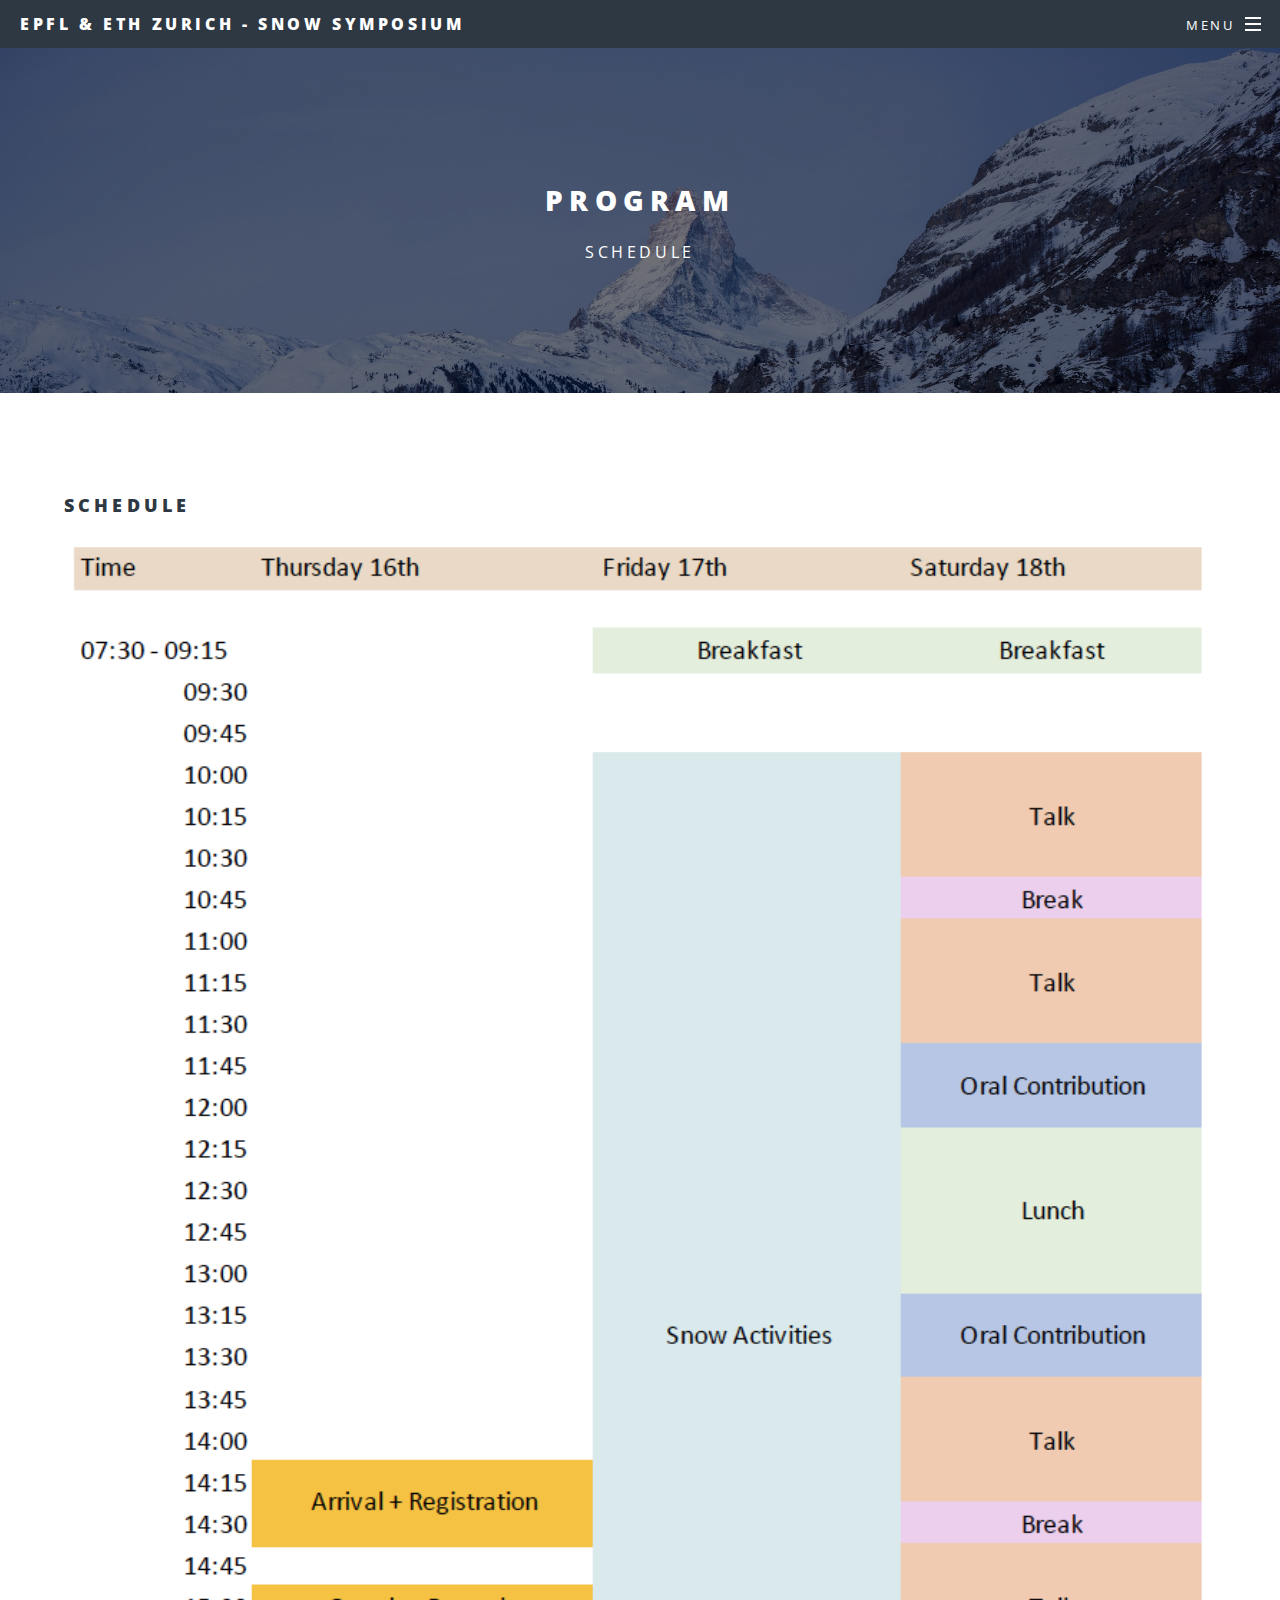
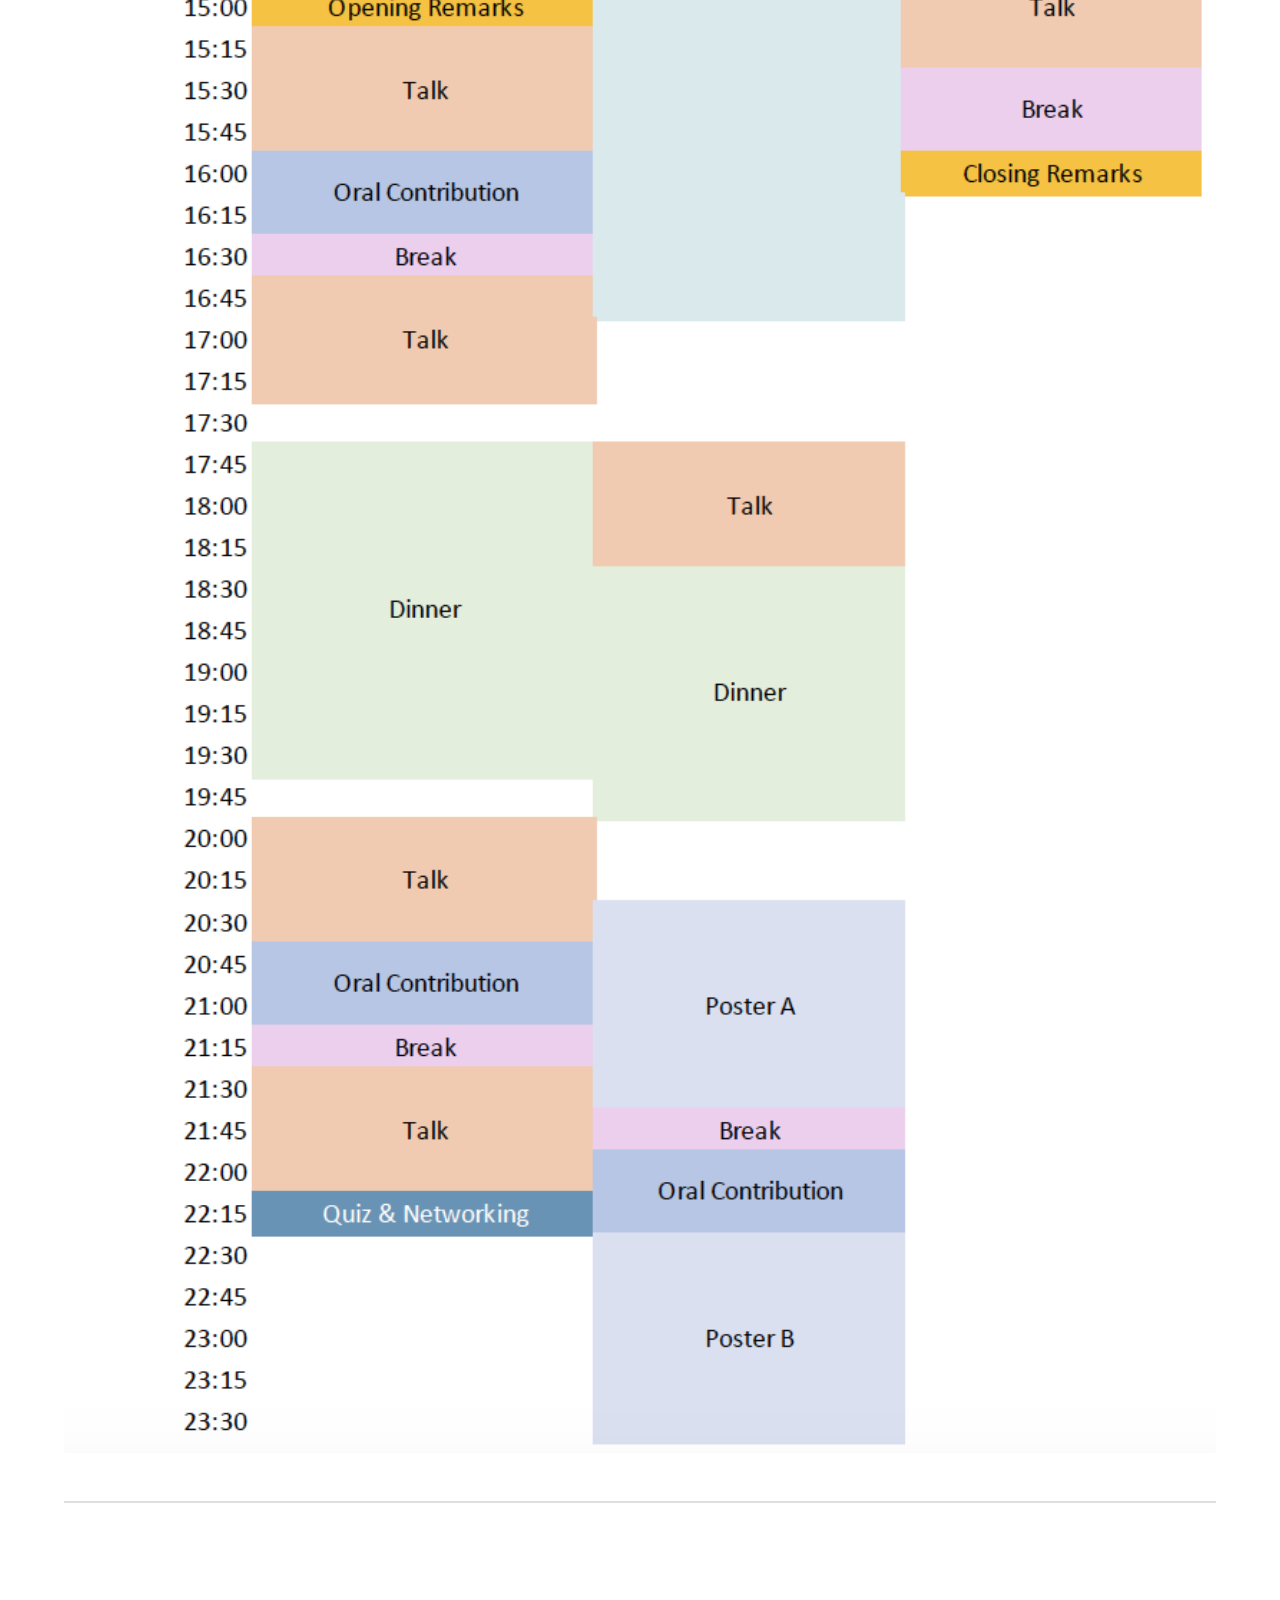
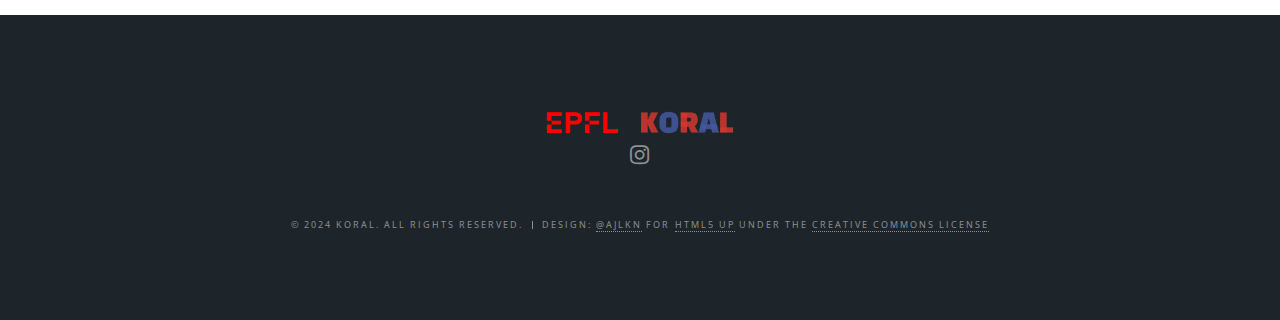
==== commit af0885c9: "update: registration link" ====
--- a/program.html
+++ b/program.html
@@ -29,7 +29,7 @@
 										<ul>
 											<li><a href="index.html">Home</a></li>
 											<li><a href="program.html">Program</a></li>
-											<li><a href="#">Registration</a></li>
+											<li><a href=https://forms.gle/yuwzYUJfYctXiXqz9 target="_blank">Registration</a></li>
 										</ul>
 									</div>
 								</li>
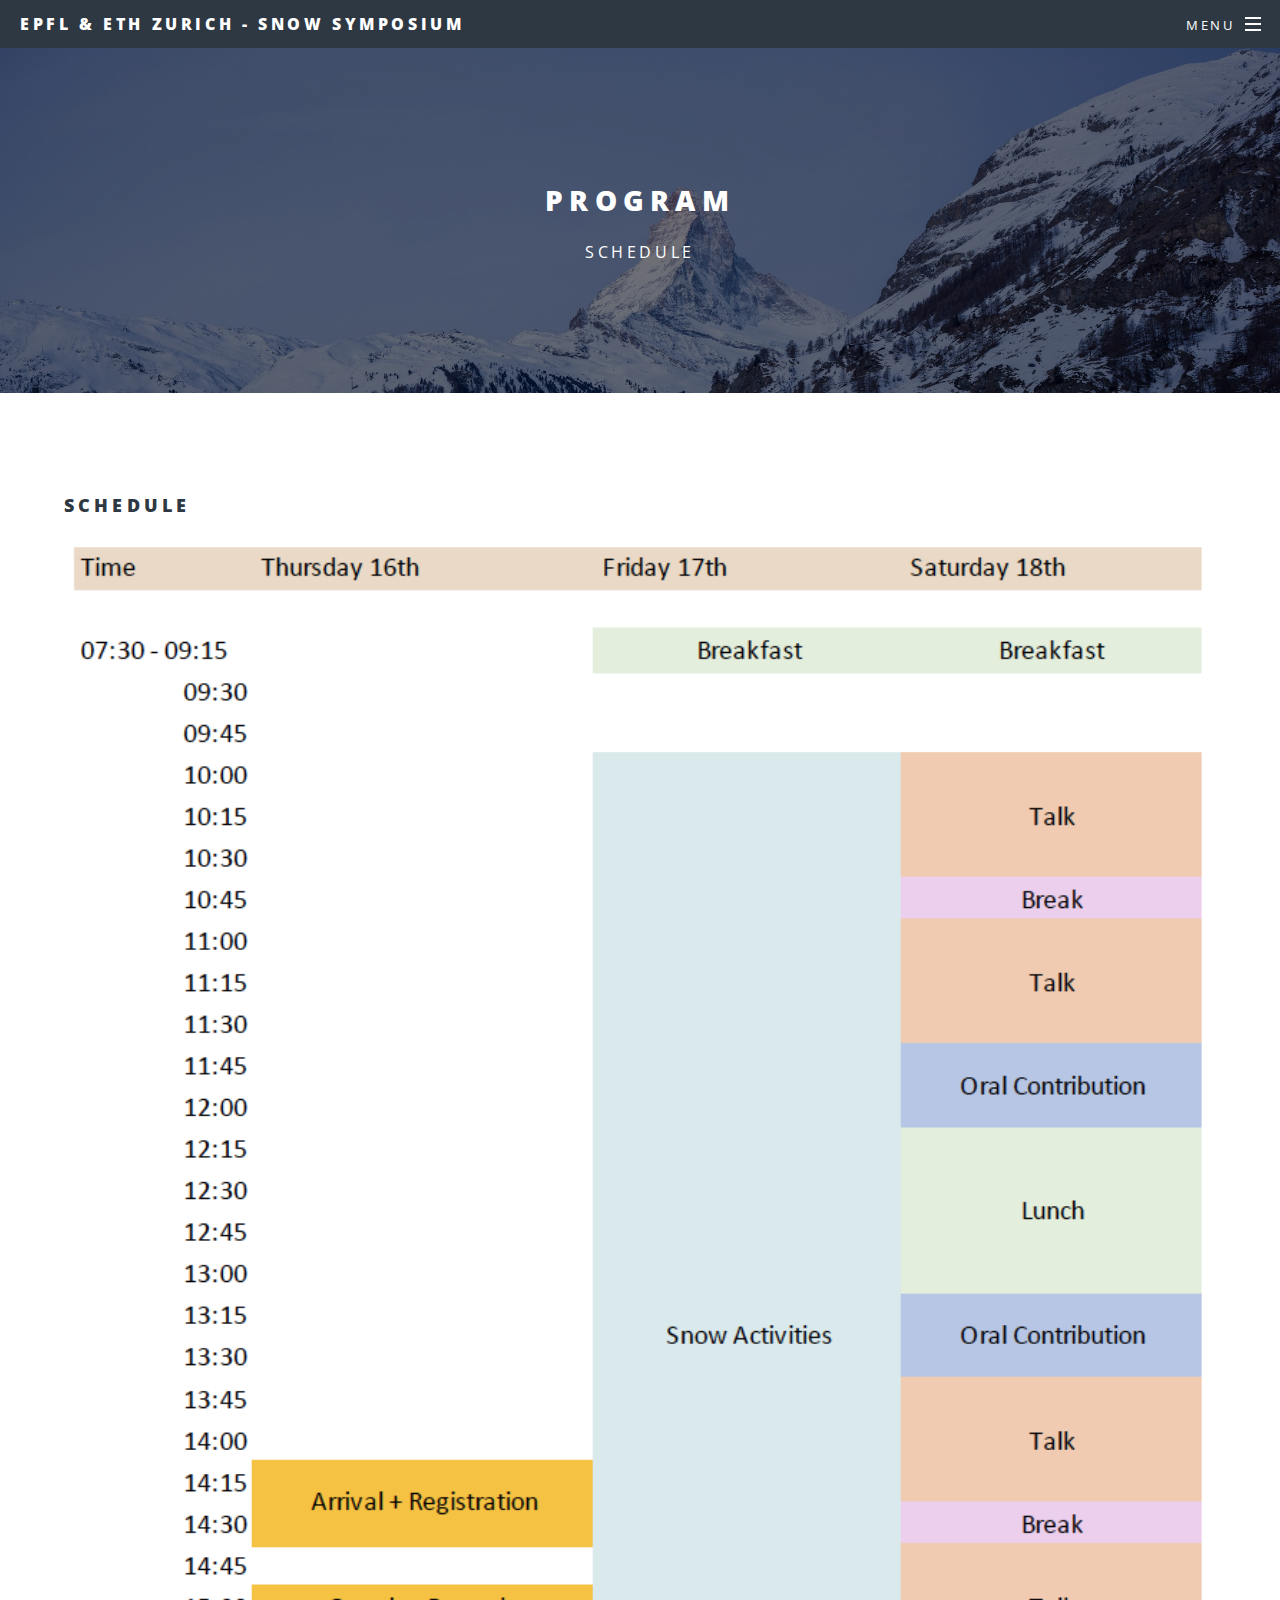
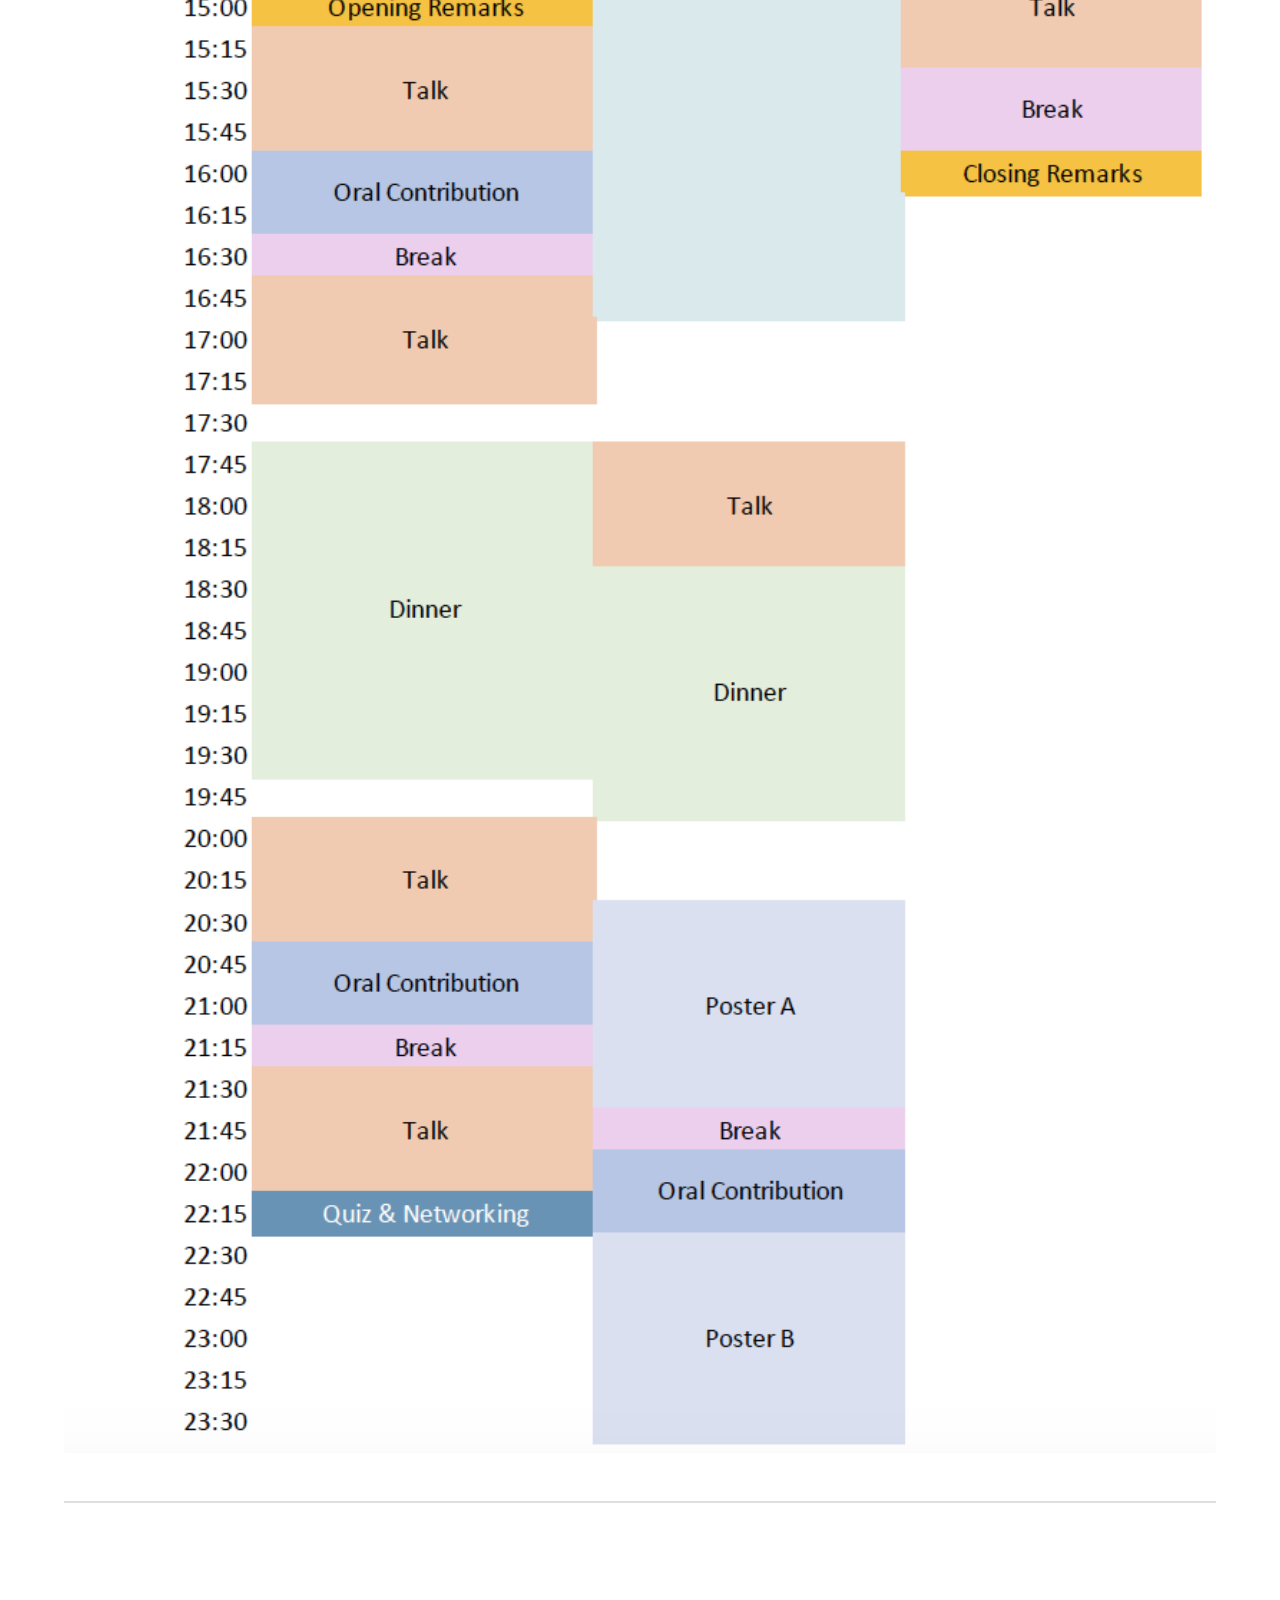
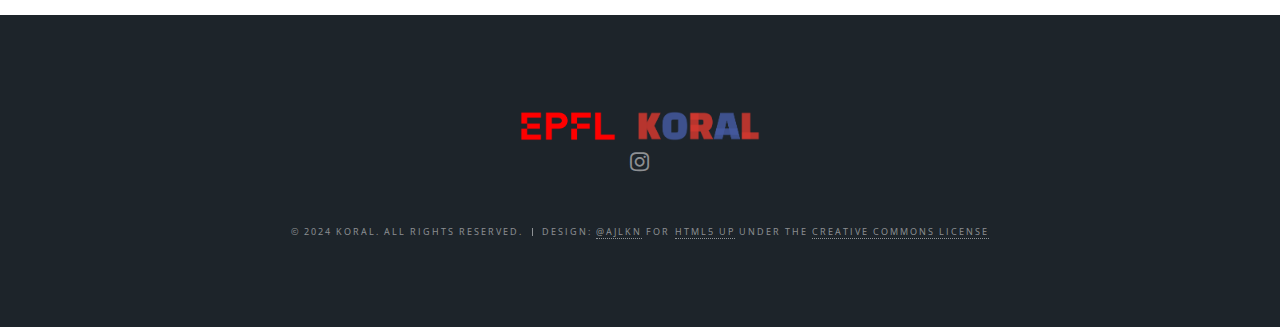
==== commit 4298b4c5: "fix: footer logo size" ====
--- a/program.html
+++ b/program.html
@@ -58,8 +58,8 @@
 
 				<!-- Footer -->
 					<footer id="footer">
-						<img src="images/EPFL_Logo.png" height="23", alt=""/> &nbsp;&nbsp;
-						<img src="images/KORAL_Logo.png" height="23", alt=""/>
+						<img src="images/EPFL_Logo.png" height="30", alt=""/> &nbsp;&nbsp;
+						<img src="images/KORAL_Logo.png" height="30", alt=""/>
 						<ul class="icons">
 						    <li><a href=https://www.instagram.com/koral_epfl/ target="_blank" class="icon brands fa-instagram"><span class="label">Instagram</span></a></li>
 						</ul>
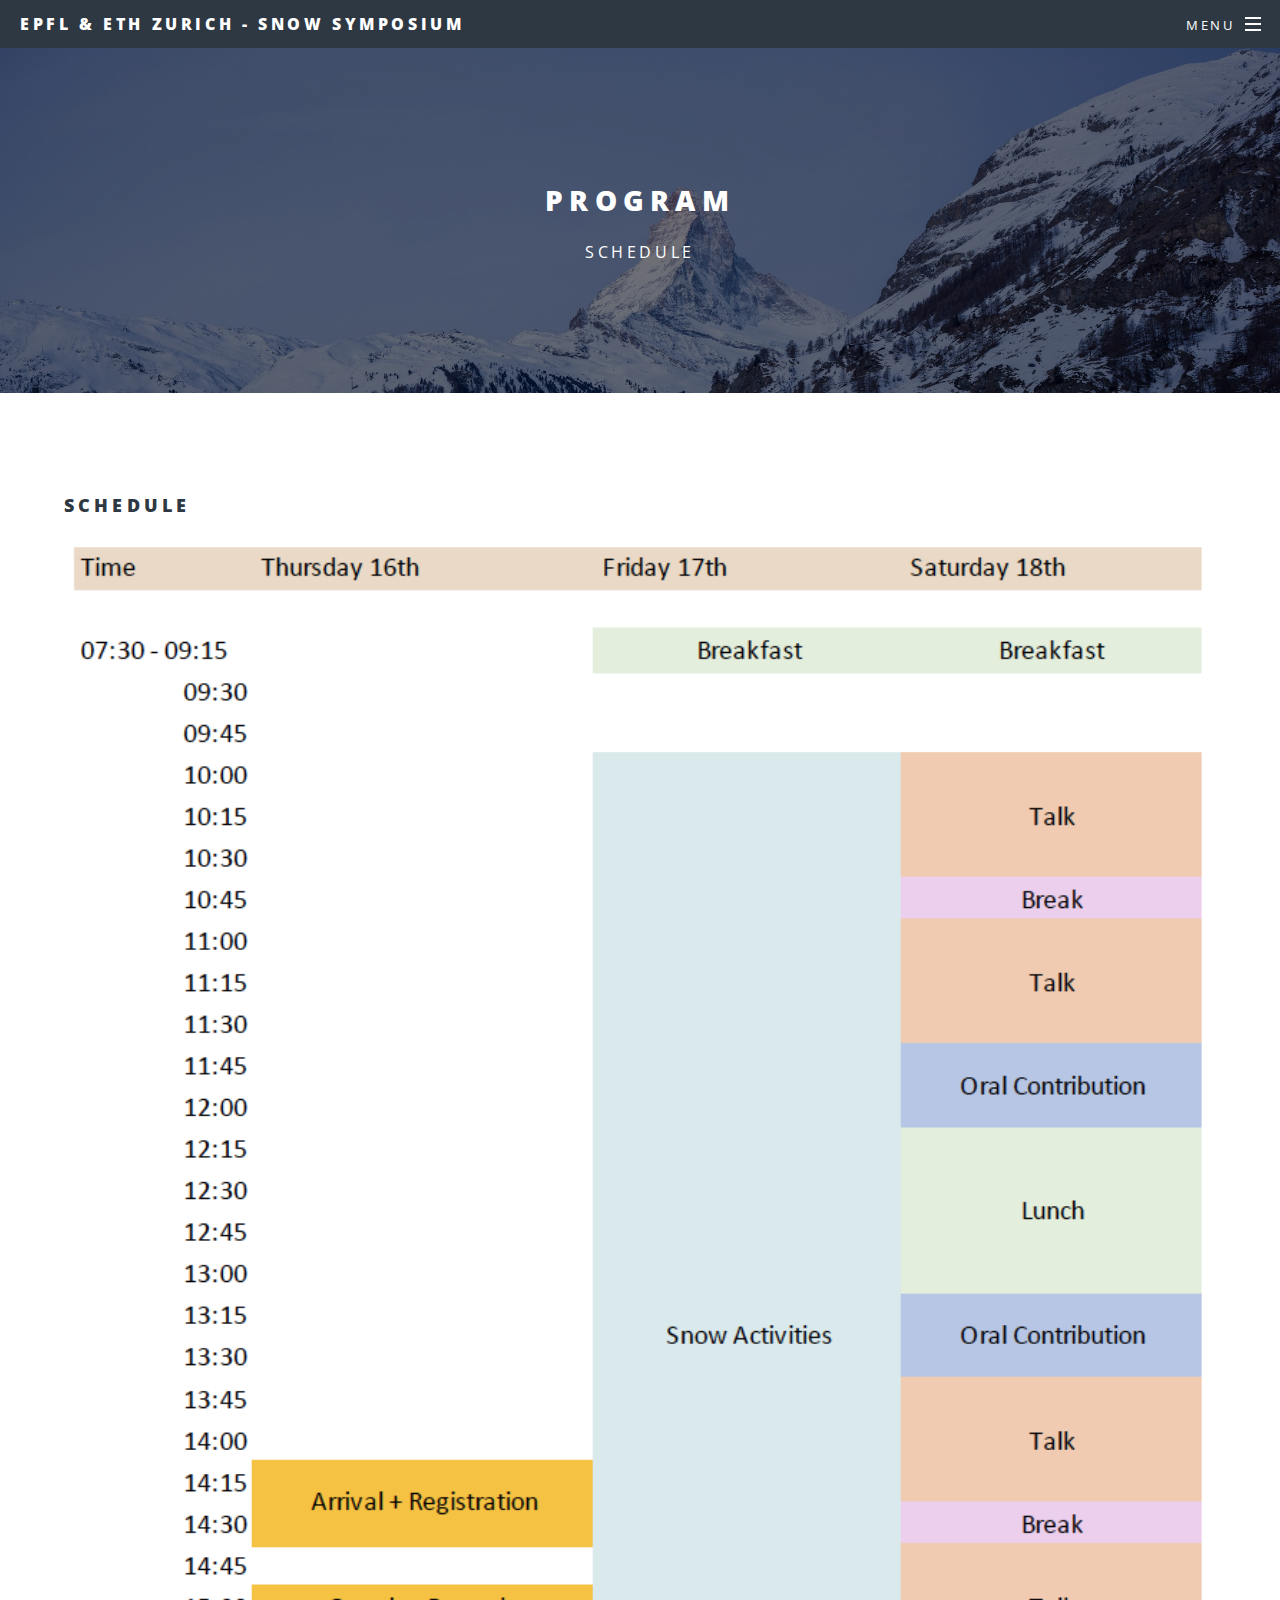
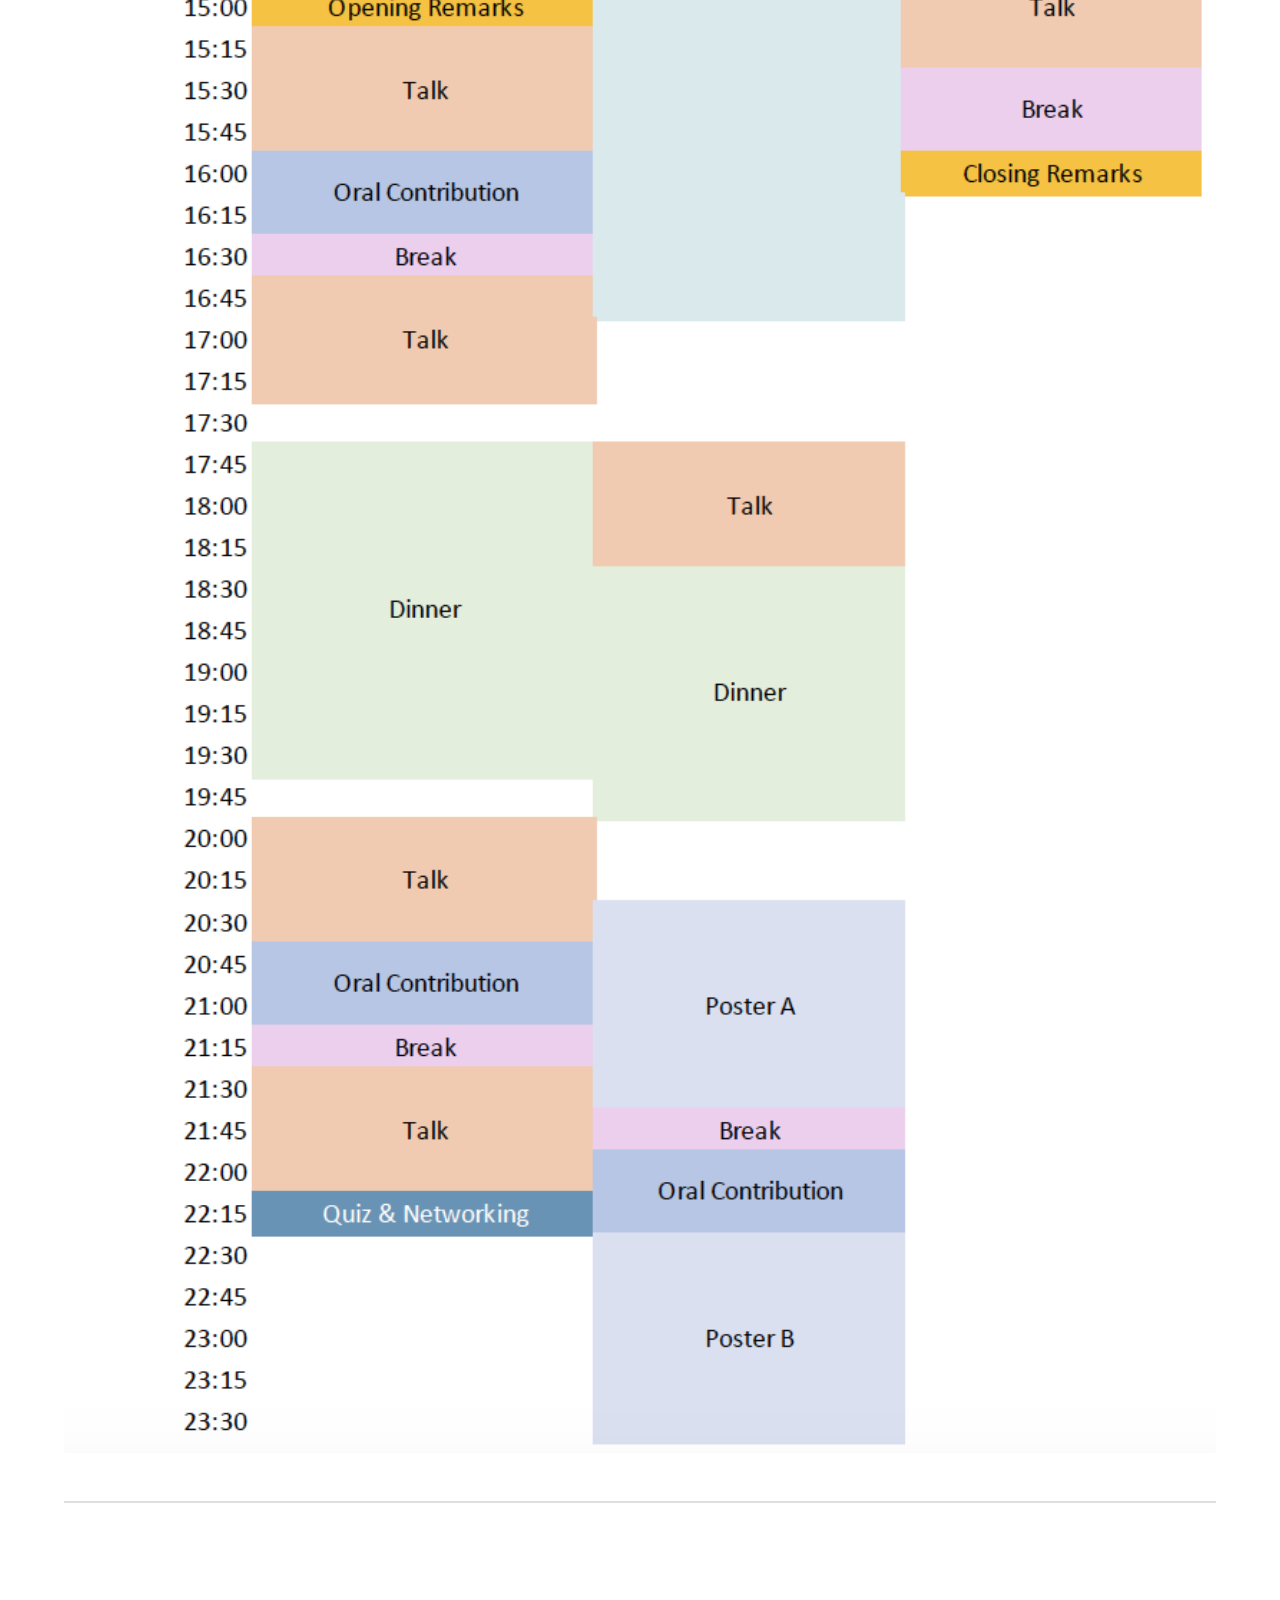
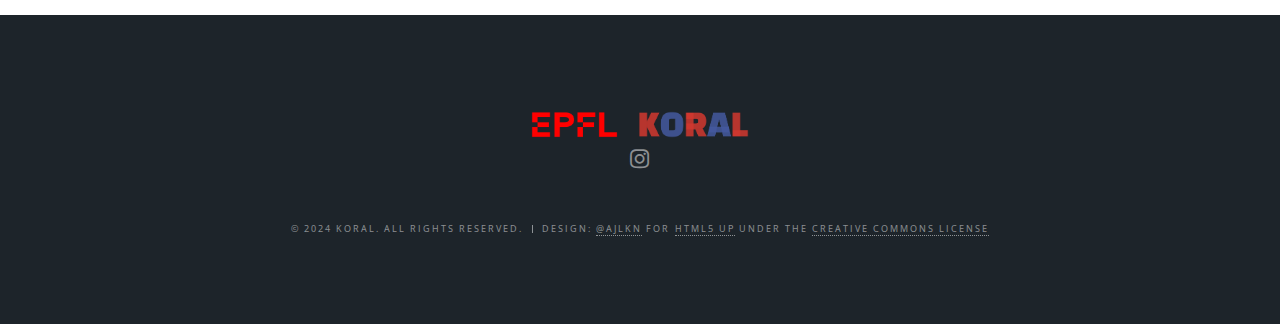
==== commit f7a1db03: "update: footer logo resize" ====
--- a/program.html
+++ b/program.html
@@ -58,8 +58,8 @@
 
 				<!-- Footer -->
 					<footer id="footer">
-						<img src="images/EPFL_Logo.png" height="30", alt=""/> &nbsp;&nbsp;
-						<img src="images/KORAL_Logo.png" height="30", alt=""/>
+						<img src="images/EPFL_Logo.png" height="27", alt=""/> &nbsp;&nbsp;
+						<img src="images/KORAL_Logo.png" height="27", alt=""/>
 						<ul class="icons">
 						    <li><a href=https://www.instagram.com/koral_epfl/ target="_blank" class="icon brands fa-instagram"><span class="label">Instagram</span></a></li>
 						</ul>
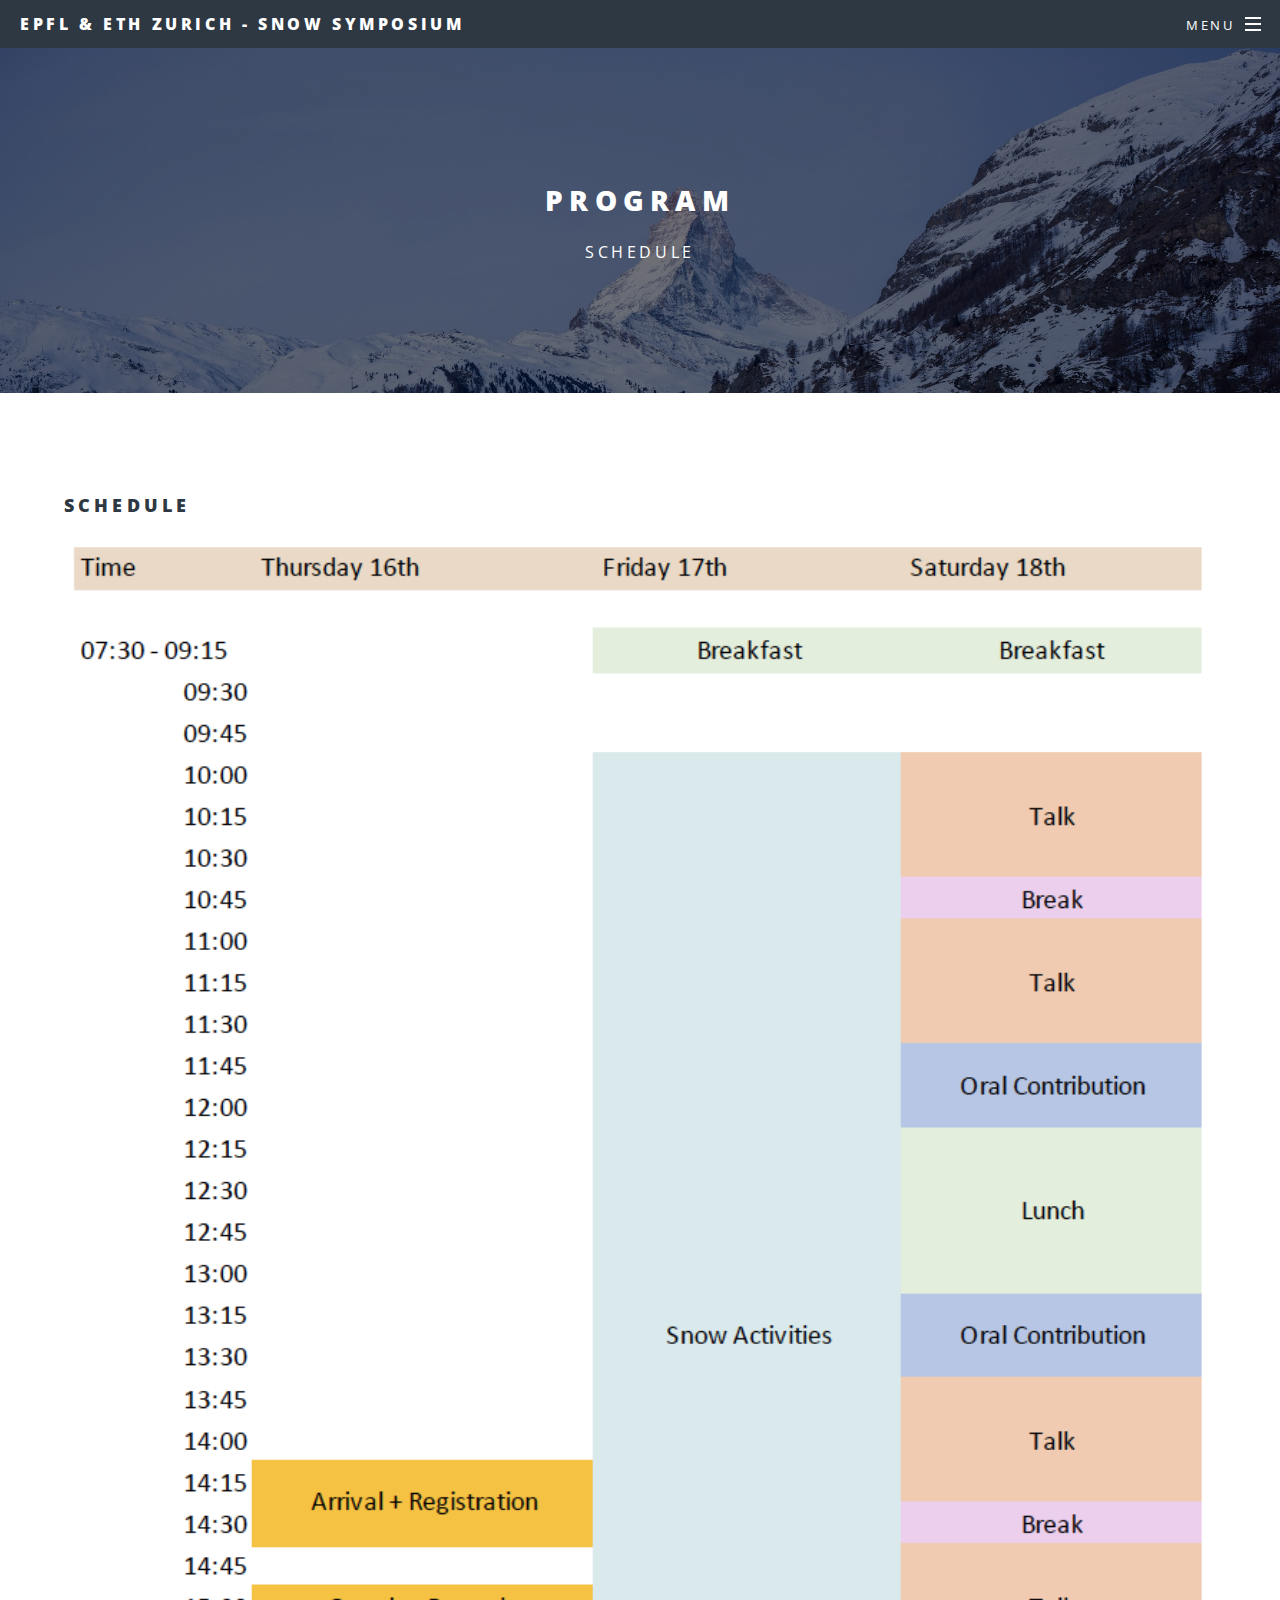
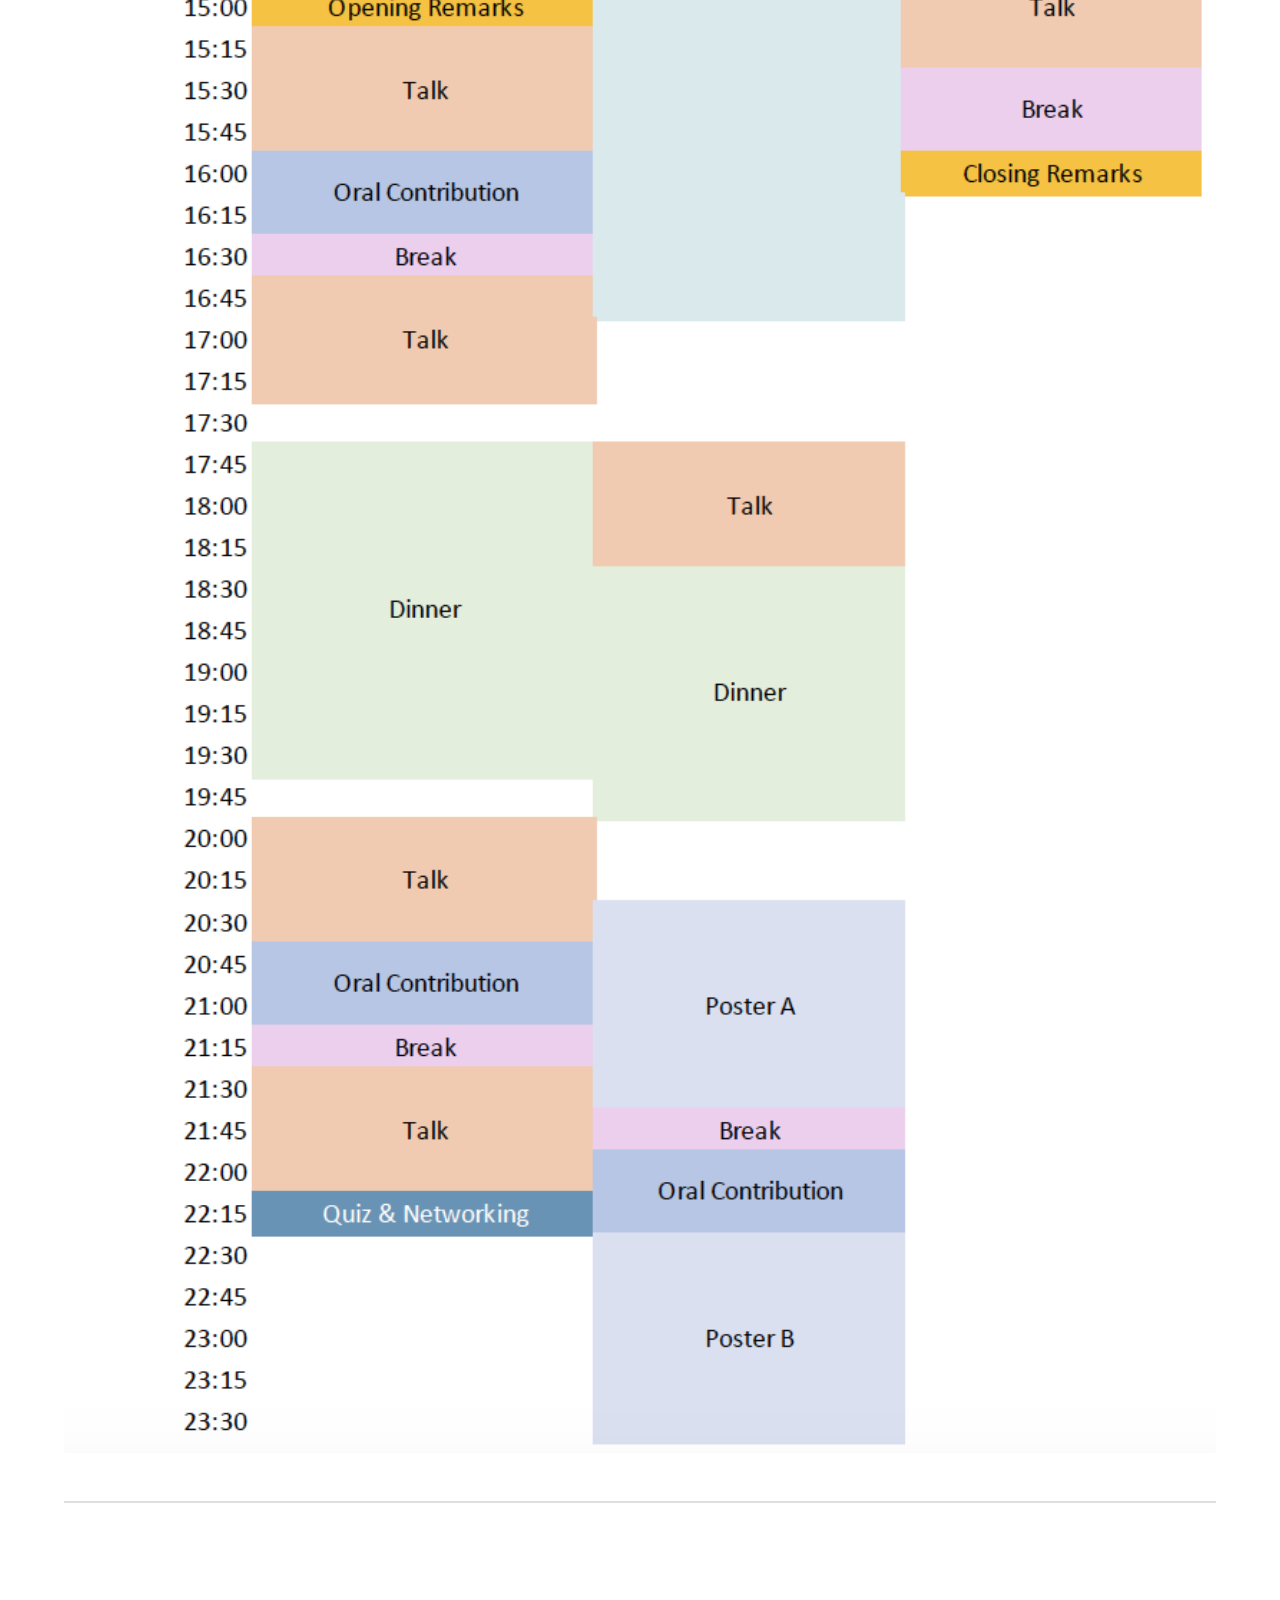
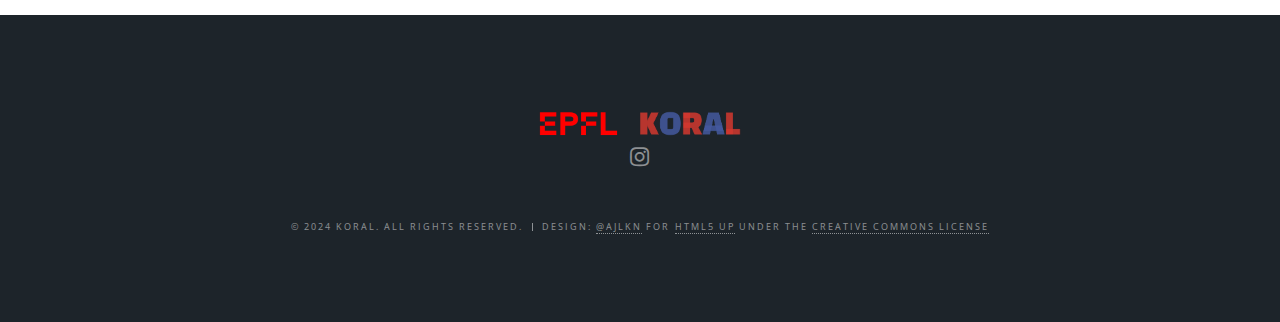
==== commit 84157e89: "update: footer logo resize" ====
--- a/program.html
+++ b/program.html
@@ -58,8 +58,8 @@
 
 				<!-- Footer -->
 					<footer id="footer">
-						<img src="images/EPFL_Logo.png" height="27", alt=""/> &nbsp;&nbsp;
-						<img src="images/KORAL_Logo.png" height="27", alt=""/>
+						<img src="images/EPFL_Logo.png" height="25", alt=""/> &nbsp;&nbsp;
+						<img src="images/KORAL_Logo.png" height="25", alt=""/>
 						<ul class="icons">
 						    <li><a href=https://www.instagram.com/koral_epfl/ target="_blank" class="icon brands fa-instagram"><span class="label">Instagram</span></a></li>
 						</ul>
